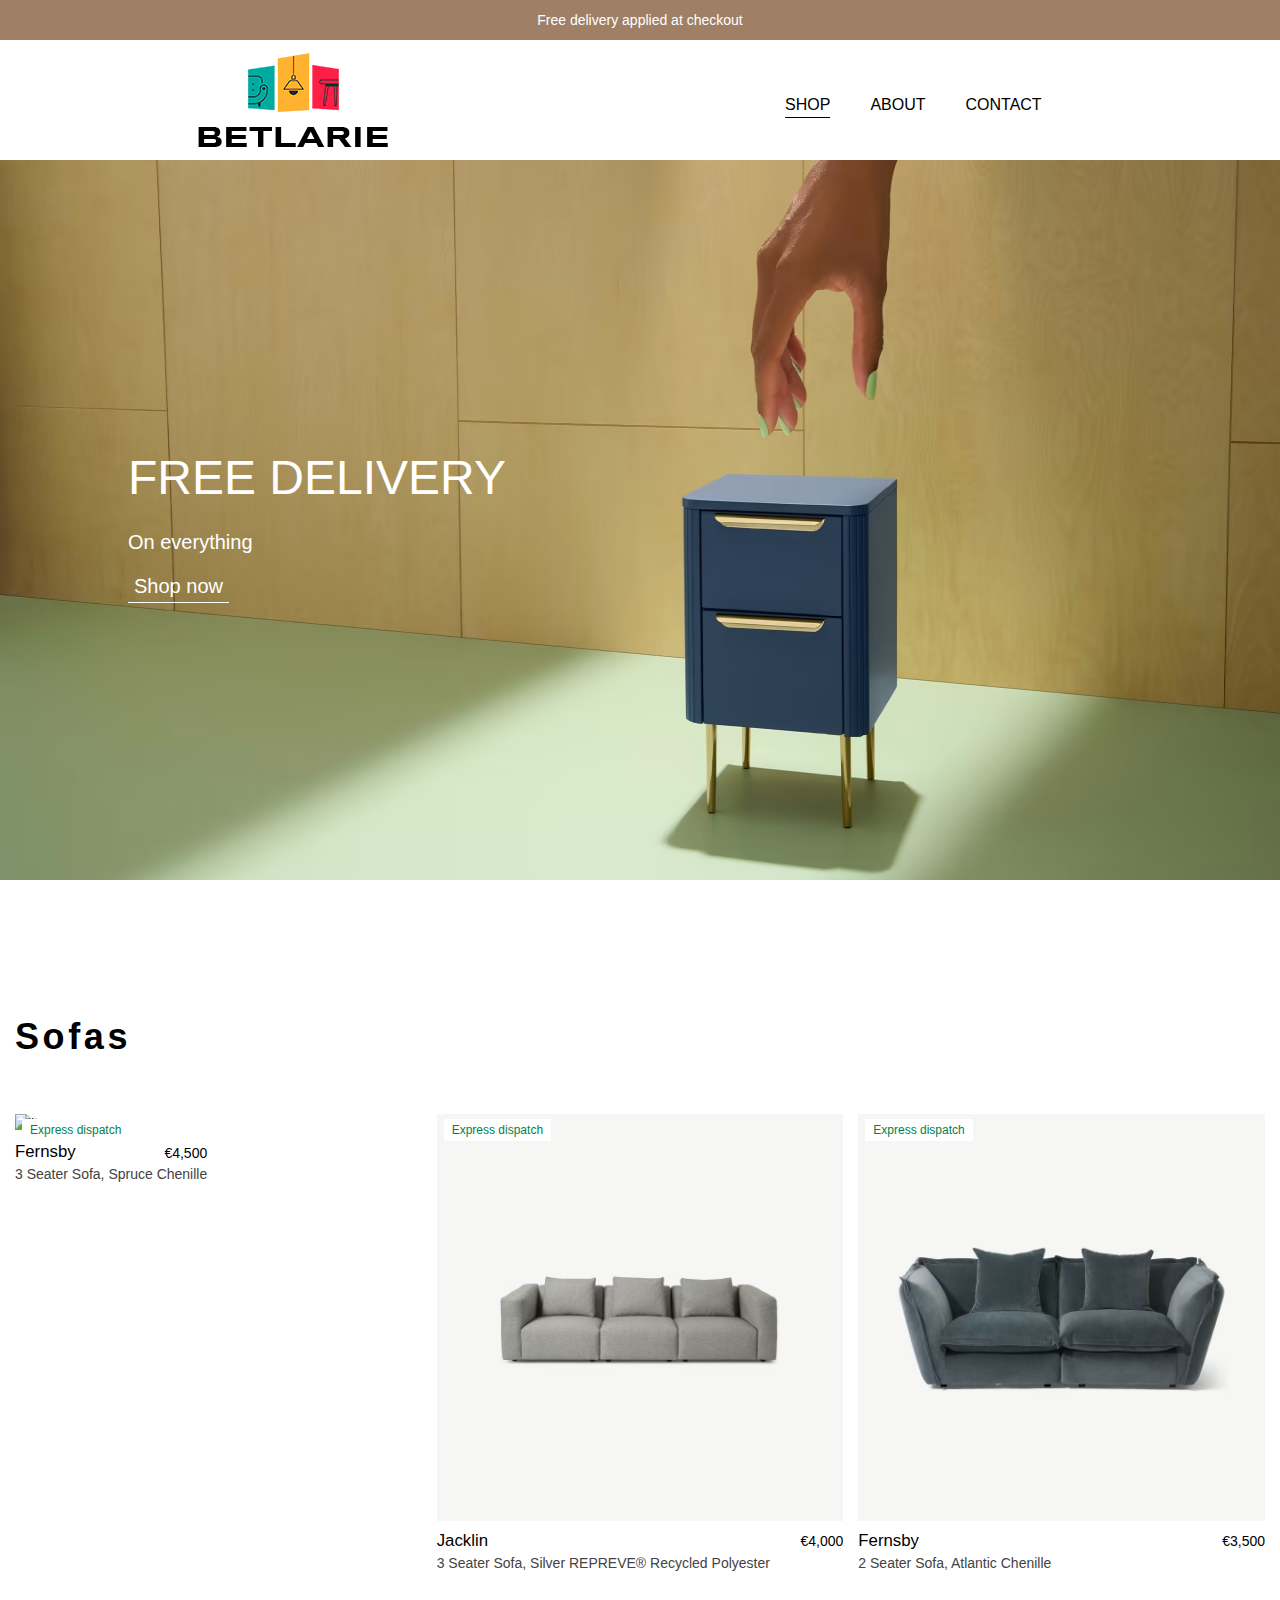
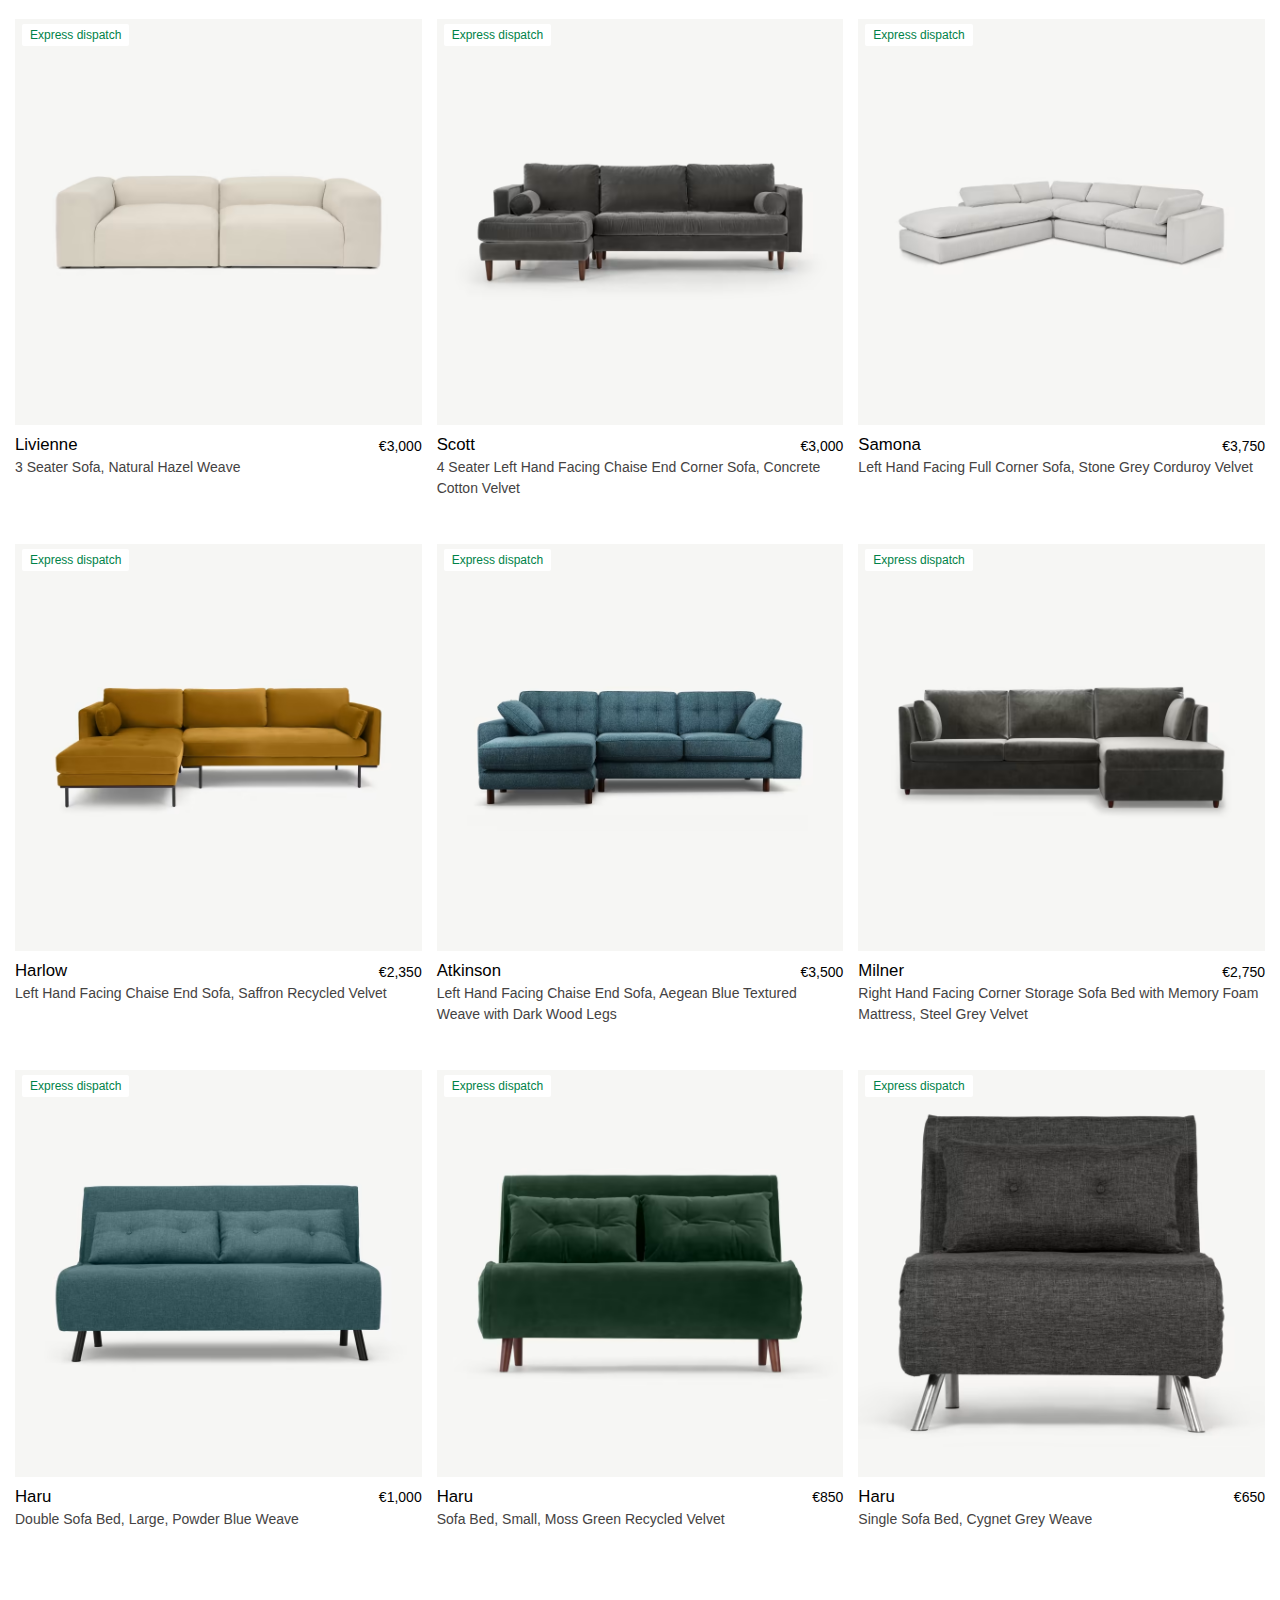
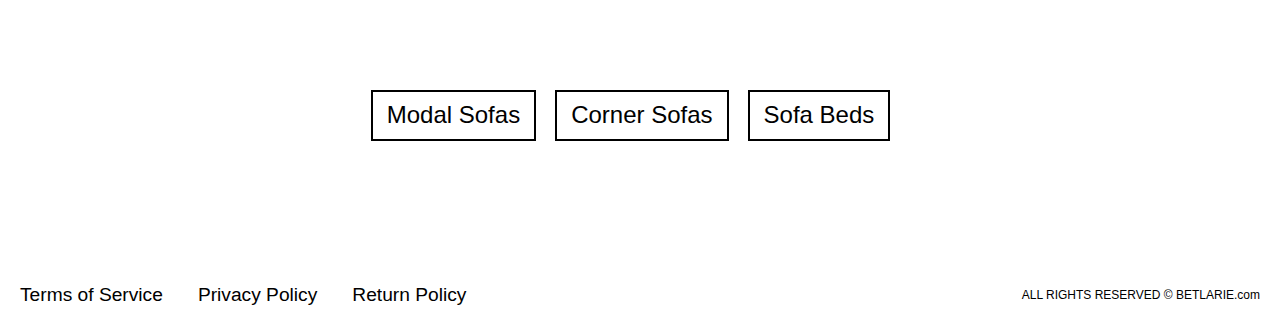
==== index.html @ ee256bd5 "update" ====
<!DOCTYPE html>
<html
  class="modernizr-js page modernizr-no-touchevents modernizr-cssanimations modernizr-csstransitions modernizr-webp modernizr-webp-alpha modernizr-webp-animation modernizr-webp-lossless"
  lang="en">

<head>
  <title>BETLARIE.com: Sectional, Shaped, Sleeper Sofas</title>

  <meta charset="UTF-8">
  <meta http-equiv="X-UA-Compatible" content="IE=edge">
  <meta name="viewport" content="width=device-width, initial-scale=1.0">
  <meta http-equiv="Content-Type" content="text/html; charset=UTF-8">
  <meta name="viewport" content="width=device-width, user-scalable=no, initial-scale=1.0, maximum-scale=1.0, minimum-scale=1.0">
  <link rel="stylesheet" media="all" href="./css/main.min.css">
  <link rel="stylesheet" href="./font/stylesheet.css">
  <link rel="stylesheet" href="https://media.made.com/mws-assets/fontBase_ce5d99a44e0152b2bab0.css">

  <link rel="apple-touch-icon" sizes="180x180" href="/apple-touch-icon.png">
<link rel="icon" type="image/png" sizes="32x32" href="/favicon-32x32.png">
<link rel="icon" type="image/png" sizes="16x16" href="/favicon-16x16.png">
<link rel="manifest" href="/site.webmanifest">
<meta name="msapplication-TileColor" content="#da532c">
<meta name="theme-color" content="#ffffff">

</head>

<body>
    <main>
      <div class="main__promo">
        <a href="shop.html">
          <p style="color: #fff;font-size: 14px;">Free delivery applied at checkout</p>
        </a>
      </div>
        <nav>
          <header>
            <div class="header__content">
    <div>
<a href="/">
    <h1><img src="img/logo.png" alt="HeaderLogo"></h1>
  </a>
    </div>

    <div>
      <ul class="header__menu">
        <a href="shop.html" class="header__nav">
        <li class="header__items">
          <p class="header__links">SHOP</p></li></a>
        <a href="about.html" class="header__nav"><li class="header__items">ABOUT</li></a>
        <a href="contact.html" class="header__nav"><li class="header__items">CONTACT</li></a>
      </ul>
    </div>
    </div>
  </header>
  </nav>

  <section 
  style="background-image: url('img/hero.avif');
  height: 80vh; width: 100%; 
  background-repeat: no-repeat; 
 background-size: 100% 100%;
  position: relative;">

    <div style="display: flex;
    flex-direction: column;
    justify-content: flex-start;
    align-items: center;
    flex-wrap: wrap;">
      <div>
 <h1 style="position:absolute;font-size: 48px!important; top: 40%; left:10%;
    line-height: 60px;letter-spacing: normal;font-weight: 500;">FREE DELIVERY</h1>
      <h2 style="left: 10%;
    position: absolute;
    top: 51%;font-size: 20px;
    line-height: 30px; font-weight: 100!important;">On everything</h2>
      <a href="shop.html">
      <button class="title__link"
      style="left: 10%;
    position: absolute;
    top: 57%;">Shop now</button>
      </div>
      </a>
    </div>
  </section>

  <section class="wrapper__items"
  style="    padding: 130px 0; display: block;">
  <div class="container" style="position: relative;
    margin: 0 auto;
    padding: 0 15px;
    max-width: 1470px;display: block;">
    <h1 class="wrapper__title">Sofas</h1>
    <ul class="wrapper__list-item">


    <li class="wrapper__items">
      <a href="MS/1.html">
        <div class="wrapper__items-img" style="position: relative;
    margin-bottom: 30px;">
      <img src="img/ms/1.avif" alt="Items" style="display: block;
    width: 100%;
    height: 100%;">
    <p class="wrapper__items-promo">Express dispatch</p>
<noindex>
  <div class="wrapper__flex">
    <h3 class="wrapper__items-title">Fernsby</h3>
     <p class="wrapper__items-price">€4,500</p>
  </div>
  <p class="wrapper__items-desc">3 Seater Sofa, Spruce Chenille</p>
    </noindex>
        </div>
      </a>
    </li>


     <li class="wrapper__items">
      <a href="MS/2.html">
        <div class="wrapper__items-img" style="position: relative;
    margin-bottom: 30px;">
      <img src="img/MS/2.avif" alt="Items" style="display: block;
    width: 100%;
    height: 100%;">
    <p class="wrapper__items-promo">Express dispatch</p>

<noindex>
  <div class="wrapper__flex">
    <h3 class="wrapper__items-title">Jacklin</h3>
     <p class="wrapper__items-price">€4,000</p>
  </div>
  <p class="wrapper__items-desc">3 Seater Sofa, Silver REPREVE® Recycled Polyester</p>
    </noindex>
        </div>
      </a>
    </li>


     <li class="wrapper__items">
      <a href="MS/3.html">
        <div class="wrapper__items-img" style="position: relative;
    margin-bottom: 30px;">
      <img src="img/MS/3.avif" alt="Items" style="display: block;
    width: 100%;
    height: 100%;">
    <p class="wrapper__items-promo">Express dispatch</p>

<noindex>
  <div class="wrapper__flex">
    <h3 class="wrapper__items-title">Fernsby</h3>
     <p class="wrapper__items-price">€3,500</p>
  </div>
  <p class="wrapper__items-desc">2 Seater Sofa, Atlantic Chenille</p>
    </noindex>
        </div>
      </a>
    </li>


     <li class="wrapper__items">
      <a href="MS/4.html">
        <div class="wrapper__items-img" style="position: relative;
    margin-bottom: 30px;">
      <img src="img/MS/4.avif" alt="Items" style="display: block;
    width: 100%;
    height: 100%;">
    <p class="wrapper__items-promo">Express dispatch</p>

<noindex>
  <div class="wrapper__flex">
    <h3 class="wrapper__items-title">Livienne</h3>
     <p class="wrapper__items-price">€3,000</p>
  </div>
  <p class="wrapper__items-desc">3 Seater Sofa, Natural Hazel Weave</p>
    </noindex>
        </div>
      </a>
    </li>


     <li class="wrapper__items">
      <a href="СS/1.html">
        <div class="wrapper__items-img" style="position: relative;
    margin-bottom: 30px;">
      <img src="img/CS/1.avif" alt="Items" style="display: block;
    width: 100%;
    height: 100%;">
    <p class="wrapper__items-promo">Express dispatch</p>

<noindex>
  <div class="wrapper__flex">
    <h3 class="wrapper__items-title">Scott</h3>
     <p class="wrapper__items-price">€3,000</p>
  </div>
  <p class="wrapper__items-desc">4 Seater Left Hand Facing Chaise End Corner Sofa, Concrete Cotton Velvet</p>
    </noindex>
        </div>
      </a>
    </li>

     <li class="wrapper__items">
      <a href="СS/2.html">
        <div class="wrapper__items-img" style="position: relative;
    margin-bottom: 30px;">
      <img src="img/CS/2.avif" alt="Items" style="display: block;
    width: 100%;
    height: 100%;">
    <p class="wrapper__items-promo">Express dispatch</p>

<noindex>
  <div class="wrapper__flex">
    <h3 class="wrapper__items-title">Samona</h3>
     <p class="wrapper__items-price">€3,750</p>
  </div>
  <p class="wrapper__items-desc">Left Hand Facing Full Corner Sofa, Stone Grey Corduroy Velvet</p>
    </noindex>
        </div>
      </a>
    </li>

     <li class="wrapper__items">
      <a href="СS/3.html">
        <div class="wrapper__items-img" style="position: relative;
    margin-bottom: 30px;">
      <img src="img/CS/3.avif" alt="Items" style="display: block;
    width: 100%;
    height: 100%;">
    <p class="wrapper__items-promo">Express dispatch</p>

<noindex>
  <div class="wrapper__flex">
    <h3 class="wrapper__items-title">Harlow</h3>
     <p class="wrapper__items-price">€2,350</p>
  </div>
  <p class="wrapper__items-desc">Left Hand Facing Chaise End Sofa, Saffron Recycled Velvet</p>
    </noindex>
        </div>
      </a>
    </li>


     <li class="wrapper__items">
      <a href="СS/4.html">
        <div class="wrapper__items-img" style="position: relative;
    margin-bottom: 30px;">
      <img src="img/CS/4.avif" alt="Items" style="display: block;
    width: 100%;
    height: 100%;">
    <p class="wrapper__items-promo">Express dispatch</p>

<noindex>
  <div class="wrapper__flex">
    <h3 class="wrapper__items-title">Atkinson</h3>
     <p class="wrapper__items-price">€3,500</p>
  </div>
  <p class="wrapper__items-desc">Left Hand Facing Chaise End Sofa, Aegean Blue Textured Weave with Dark Wood Legs</p>
    </noindex>
        </div>
      </a>
    </li>


     <li class="wrapper__items">
      <a href="SS/1.html">
        <div class="wrapper__items-img" style="position: relative;
    margin-bottom: 30px;">
      <img src="img/SS/1.avif" alt="Items" style="display: block;
    width: 100%;
    height: 100%;">
    <p class="wrapper__items-promo">Express dispatch</p>

<noindex>
  <div class="wrapper__flex">
    <h3 class="wrapper__items-title">Milner</h3>
     <p class="wrapper__items-price">€2,750</p>
  </div>
  <p class="wrapper__items-desc">Right Hand Facing Corner Storage Sofa Bed with Memory Foam Mattress, Steel Grey Velvet</p>
    </noindex>
        </div>
      </a>
    </li>

     <li class="wrapper__items">
      <a href="SS/2.html">
        <div class="wrapper__items-img" style="position: relative;
    margin-bottom: 30px;">
      <img src="img/SS/2.avif" alt="Items" style="display: block;
    width: 100%;
    height: 100%;">
    <p class="wrapper__items-promo">Express dispatch</p>

<noindex>
  <div class="wrapper__flex">
    <h3 class="wrapper__items-title">Haru</h3>
     <p class="wrapper__items-price">€1,000</p>
  </div>
  <p class="wrapper__items-desc">Double Sofa Bed, Large, Powder Blue Weave</p>
    </noindex>
        </div>
      </a>
    </li>


     <li class="wrapper__items">
      <a href="SS/3.html">
        <div class="wrapper__items-img" style="position: relative;
    margin-bottom: 30px;">
      <img src="img/SS/3.avif" alt="Items" style="display: block;
    width: 100%;
    height: 100%;">
    <p class="wrapper__items-promo">Express dispatch</p>

<noindex>
  <div class="wrapper__flex">
    <h3 class="wrapper__items-title">Haru</h3>
     <p class="wrapper__items-price">€850</p>
  </div>
  <p class="wrapper__items-desc">Sofa Bed, Small, Moss Green Recycled Velvet</p>
    </noindex>
        </div>
      </a>
    </li>


     <li class="wrapper__items">
      <a href="SS/4.html">
        <div class="wrapper__items-img" style="position: relative;
    margin-bottom: 30px;">
      <img src="img/SS/4.avif" alt="Items" style="display: block;
    width: 100%;
    height: 100%;">
    <p class="wrapper__items-promo">Express dispatch</p>

<noindex>
  <div class="wrapper__flex">
    <h3 class="wrapper__items-title">Haru</h3>
     <p class="wrapper__items-price">€650</p>
  </div>
  <p class="wrapper__items-desc">Single Sofa Bed, Cygnet Grey Weave</p>
    </noindex>
        </div>
      </a>
    </li>

    </ul>
  </div>
  </section>

  <section style="padding: 0px 120px 120px 120px;">
    <div style="display: flex;
    justify-content: center;
    align-items: center;">
      <ul style="display: flex;
    list-style: none;
    justify-content: center;flex-direction:inherit;">
        <li class="mr20"><a href="ms.html"><button class="button__section">Modal Sofas</button></a></li>
        <li class="mr20"><a href="cs.html"><button class="button__section">Corner Sofas</button></a></li>
        <li class="mr20"><a href="ss.html"><button class="button__section">Sofa Beds</button></a></li>
      </ul>
    </div>
  </section>

  <footer>
    <div style="display: flex;
    justify-content: space-between;
    align-items: center;
    padding: 20px;max-width: 1470px;">
    <div>
      <ul style="display: flex;
    justify-content: center;
    align-items: center; font-size: 1.6rem;">
        <li class="mr20"><a href="terms.html">Terms of Service</a></li>
        <li class="mr20"><a href="privacy.html">Privacy Policy</a></li>
        <li class="mr20"><a href="return.html">Return Policy</a></li>
      </ul>
    </div>
    <div>
      <a href="/"><p> ALL RIGHTS RESERVED © BETLARIE.com </p></a>
    </div>
  </footer>
  </main>
</body>


</html>
---- css/main.min.css ----
/*! modern-normalize v1.1.0 | MIT License | https://github.com/sindresorhus/modern-normalize */::-webkit-scrollbar{display:none}*,::before,::after{box-sizing:border-box}html{line-height:1.15;-webkit-text-size-adjust:100%;-moz-tab-size:4;tab-size:4}hr{height:0;color:inherit}abbr[title]{text-decoration:underline dotted}b,strong{font-weight:bolder}code,kbd,samp,pre{font-size:1em}small{font-size:80%}sub,sup{font-size:75%;line-height:0;position:relative;vertical-align:baseline}sub{bottom:-0.25em}sup{top:-0.5em}table{text-indent:0;border-color:inherit}button,input,optgroup,select,textarea{font-family:inherit;font-size:100%;line-height:1.15;margin:0}button,select{text-transform:none}button,[type=button],[type=reset],[type=submit]{-webkit-appearance:button}::-moz-focus-inner{border-style:none;padding:0}:-moz-focusring{outline:1px dotted ButtonText}:-moz-ui-invalid{box-shadow:none}legend{padding:0}progress{vertical-align:baseline}::-webkit-inner-spin-button,::-webkit-outer-spin-button{height:auto}[type=search]{-webkit-appearance:textfield;outline-offset:-2px}::-webkit-search-decoration{-webkit-appearance:none}::-webkit-file-upload-button{-webkit-appearance:button;font:inherit}summary{display:list-item}*,*:after,*:before{box-sizing:inherit}html{min-height:100%;font-size:12px;-moz-osx-font-smoothing:grayscale;-webkit-font-smoothing:antialiased;line-height:1.5;-webkit-text-size-adjust:100%;-ms-text-size-adjust:100%;text-size-adjust:100%}a{display:inline-block;text-decoration:none;color:currentcolor}a:hover{text-decoration:underline}ul,ol,dd{margin-left:16px;margin-bottom:18px}h1{font-weight:normal;margin-left:16px;letter-spacing:.1em;font-size:36px;font-weight:normal;text-transform:uppercase}h1{font-size:2em;margin:.67em 0}h1,h2,h3,h4,h5,h6,p,blockquote,pre,dl,dd,ol,ul,form,fieldset,legend,figure,table,th,td,caption,hr{margin:0;padding:0}abbr[title],dfn[title]{cursor:help}u,ins{text-decoration:none}body{font-family:"FS Meridian Regular",sans-serif;margin:0px;color:#fff;letter-spacing:normal}a{color:#000}.header__content{display:flex;justify-content:space-around;align-items:center}.header__menu{display:flex;flex-direction:row;align-items:center;list-style:none;justify-content:center;font-size:medium}.header__nav:hover{text-decoration:none}.header__items{margin-right:40px}.header__items:hover{text-decoration:none}.header__links{border-bottom:1px solid #000}.main__promo{width:100%;display:flex;justify-content:center;align-items:center;background:#9f7f66;color:#fff;height:40px;margin-bottom:10px}.title__link{font-size:20px;line-height:30px;color:#fff;border:#f0f8ff;border-color:#fff !important;font-family:"FS Meridian Medium",sans-serif;font-weight:500;text-transform:none;border-bottom:1px solid;display:inline-block;text-decoration:none;letter-spacing:normal;font-variant-ligatures:no-common-ligatures;cursor:pointer;background-color:rgba(0,0,0,0);font-weight:500;text-align:left}.wrapper__items{flex:1 1 400px;display:list-item;text-align:-webkit-match-parent}.wrapper__flex{display:flex;justify-content:space-between;margin-top:10px;align-items:center}.wrapper__items-title{font-size:1.4rem;line-height:120%;min-height:22px;font-weight:500 !important;color:#000;font-family:FS Meridian Medium,sans-serif}.wrapper__items-price{font-size:14px;font-weight:500 !important;color:#000;font-family:FS Meridian Medium,sans-serif;color:#000}.wrapper__items-desc{margin-bottom:10px;font-size:12px;color:#444242;font-size:14px;line-height:21px;height:100%}.wrapper__items-promo{position:absolute;left:7px;top:5px;padding:2px 5px;font-size:14px;color:#008248;background-color:#fff;font-size:12px;border-radius:2px;display:inline-block;font-family:FS Meridian Medium,sans-serif;font-weight:normal;letter-spacing:normal;height:20px;line-height:20px;padding:1px 8px}.wrapper__list-item{display:flex;flex-wrap:wrap;justify-content:space-between;gap:15px;margin-top:30px;margin:0;padding:0;list-style:none}.wrapper__title{font-size:calc(26px + 10*(100vw - 320px)/960);margin:0 0 40px;padding-bottom:10px;font-weight:700;text-transform:capitalize;text-align:left;color:#000}.mr20{margin-right:35px}.button__section{width:100%;height:45px;border:2px solid #000;background-color:rgba(0,0,0,0);font-size:x-large}a{cursor:pointer;text-decoration:none}button{cursor:pointer}.modal__backdrop{position:fixed;top:0;left:0;z-index:101;height:100%;width:100%;transition-property:opacity,visibility;background-color:rgba(0,0,0,.62);opacity:1;visibility:visible}.modal__backdrop.is-hidden{pointer-events:none;visibility:hidden;opacity:0}.modal__backdrop.is-hidden>.modal{transform:translate(-50%, -50%) scale(2.9);opacity:0}.modal__close{display:flex;align-items:center;flex-direction:column;justify-content:center;color:#1e0013;text-transform:uppercase;font-weight:600;cursor:pointer;margin-top:17px;margin-bottom:17px}.is-hidden{display:none}.modal{position:absolute;top:50%;left:50%;text-align:center;transform:translate(-50%, -50%) scale(1);width:90%;height:auto;padding:15px 15px 15px 15px;background-color:#eee;opacity:1;border-radius:6px;-webkit-box-shadow:0px 1px 3px rgba(0,0,0,.12),0px 1px 1px rgba(0,0,0,.14),0px 2px 1px rgba(0,0,0,.2);box-shadow:0px 1px 3px rgba(0,0,0,.12),0px 1px 1px rgba(0,0,0,.14),0px 2px 1px rgba(0,0,0,.2);transition-property:opacity,transform}@media screen and (min-width: 480px){.modal{width:354px}}@media screen and (min-width: 1200px){.modal{width:528px}}.modal__hero-text{color:#000;font-weight:600}/*# sourceMappingURL=main.min.css.map */
---- font/stylesheet.css ----
@font-face {
    font-family: 'FS Meridian';
    src: url('FSMeridian-Thin.eot');
    src: local('FS Meridian Thin'), local('FSMeridian-Thin'),
        url('FSMeridian-Thin.eot?#iefix') format('embedded-opentype'),
        url('FSMeridian-Thin.woff2') format('woff2'),
        url('FSMeridian-Thin.woff') format('woff'),
        url('FSMeridian-Thin.ttf') format('truetype');
    font-weight: 100;
    font-style: normal;
}

@font-face {
    font-family: 'FS Meridian';
    src: url('FSMeridian-Medium.eot');
    src: local('FS Meridian Medium'), local('FSMeridian-Medium'),
        url('FSMeridian-Medium.eot?#iefix') format('embedded-opentype'),
        url('FSMeridian-Medium.woff2') format('woff2'),
        url('FSMeridian-Medium.woff') format('woff'),
        url('FSMeridian-Medium.ttf') format('truetype');
    font-weight: 500;
    font-style: normal;
}

@font-face {
    font-family: 'FS Meridian';
    src: url('FSMeridian-Bold.eot');
    src: local('FS Meridian Bold'), local('FSMeridian-Bold'),
        url('FSMeridian-Bold.eot?#iefix') format('embedded-opentype'),
        url('FSMeridian-Bold.woff2') format('woff2'),
        url('FSMeridian-Bold.woff') format('woff'),
        url('FSMeridian-Bold.ttf') format('truetype');
    font-weight: bold;
    font-style: normal;
}

@font-face {
    font-family: 'FS Meridian';
    src: url('FSMeridian-Regular.eot');
    src: local('FS Meridian Regular'), local('FSMeridian-Regular'),
        url('FSMeridian-Regular.eot?#iefix') format('embedded-opentype'),
        url('FSMeridian-Regular.woff2') format('woff2'),
        url('FSMeridian-Regular.woff') format('woff'),
        url('FSMeridian-Regular.ttf') format('truetype');
    font-weight: normal;
    font-style: normal;
}

@font-face {
    font-family: 'FS Meridian';
    src: url('FSMeridian-Light.eot');
    src: local('FS Meridian Light'), local('FSMeridian-Light'),
        url('FSMeridian-Light.eot?#iefix') format('embedded-opentype'),
        url('FSMeridian-Light.woff2') format('woff2'),
        url('FSMeridian-Light.woff') format('woff'),
        url('FSMeridian-Light.ttf') format('truetype');
    font-weight: 300;
    font-style: normal;
}
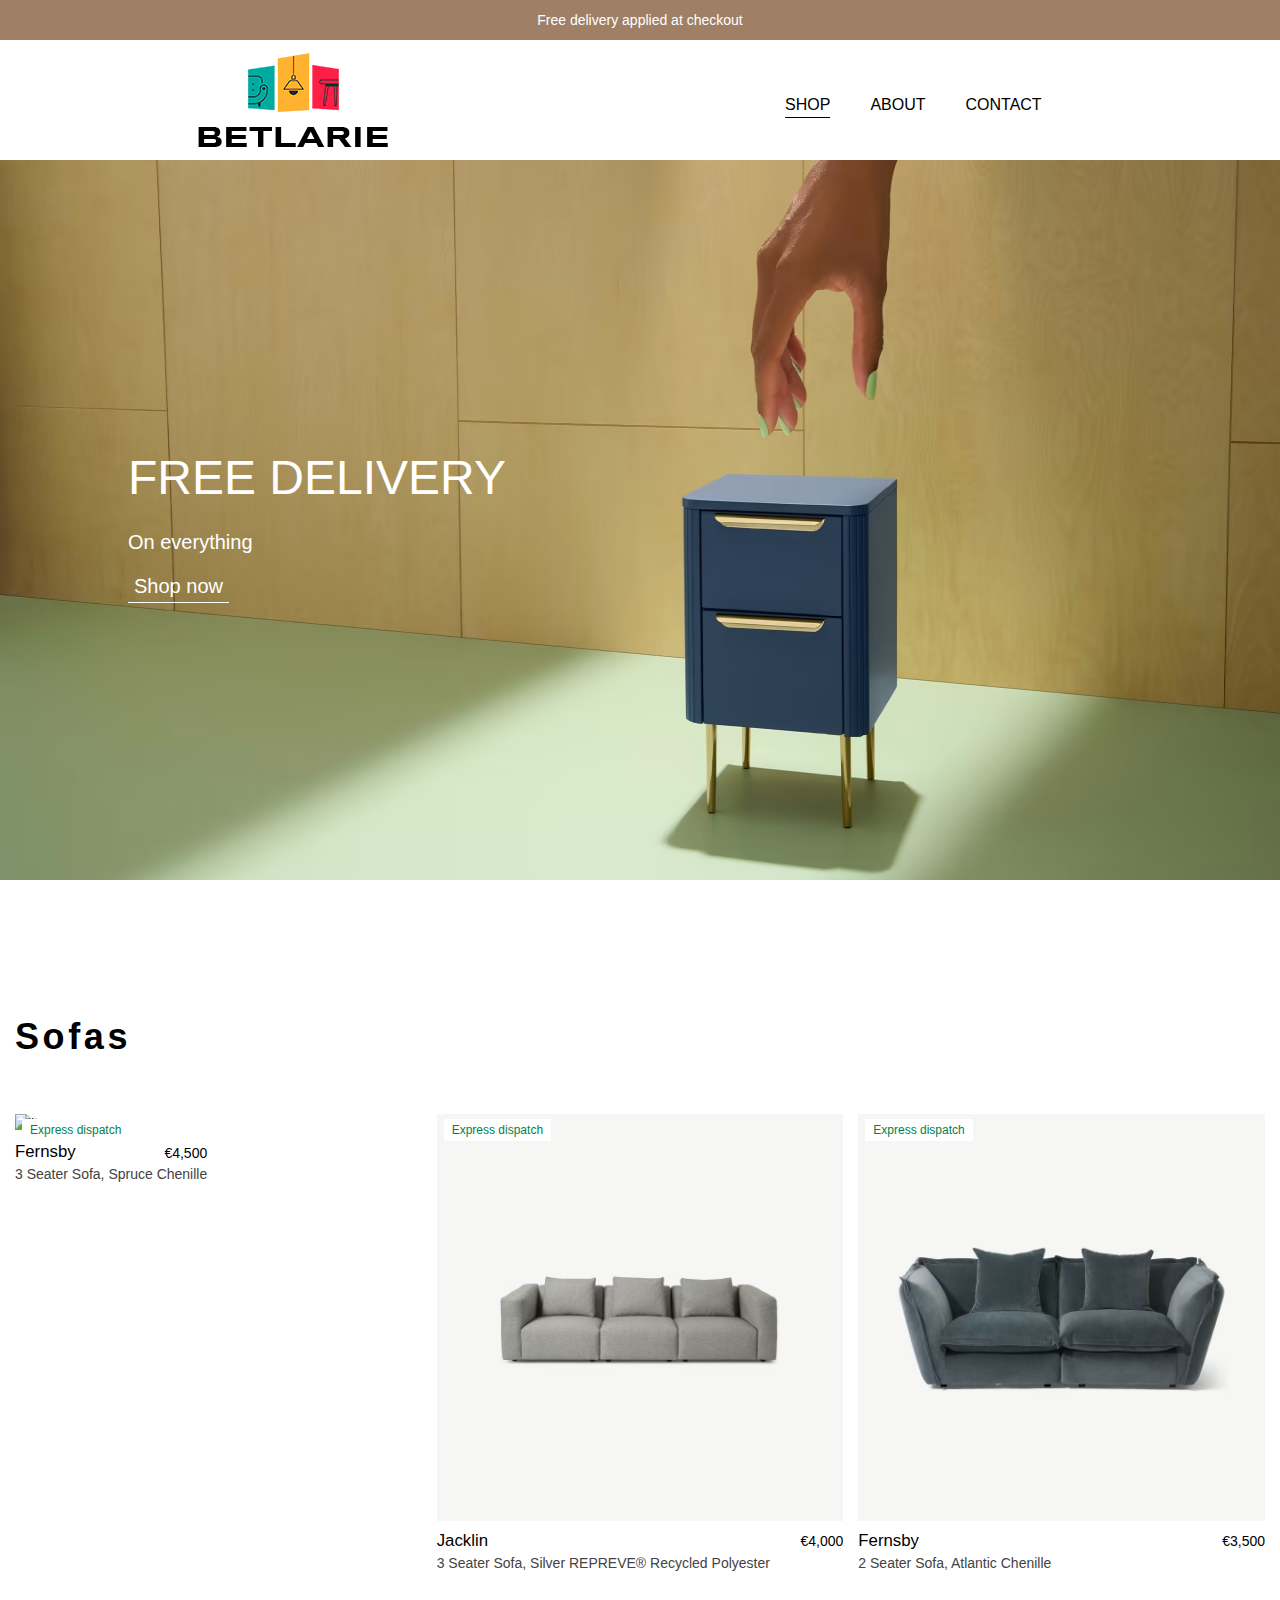
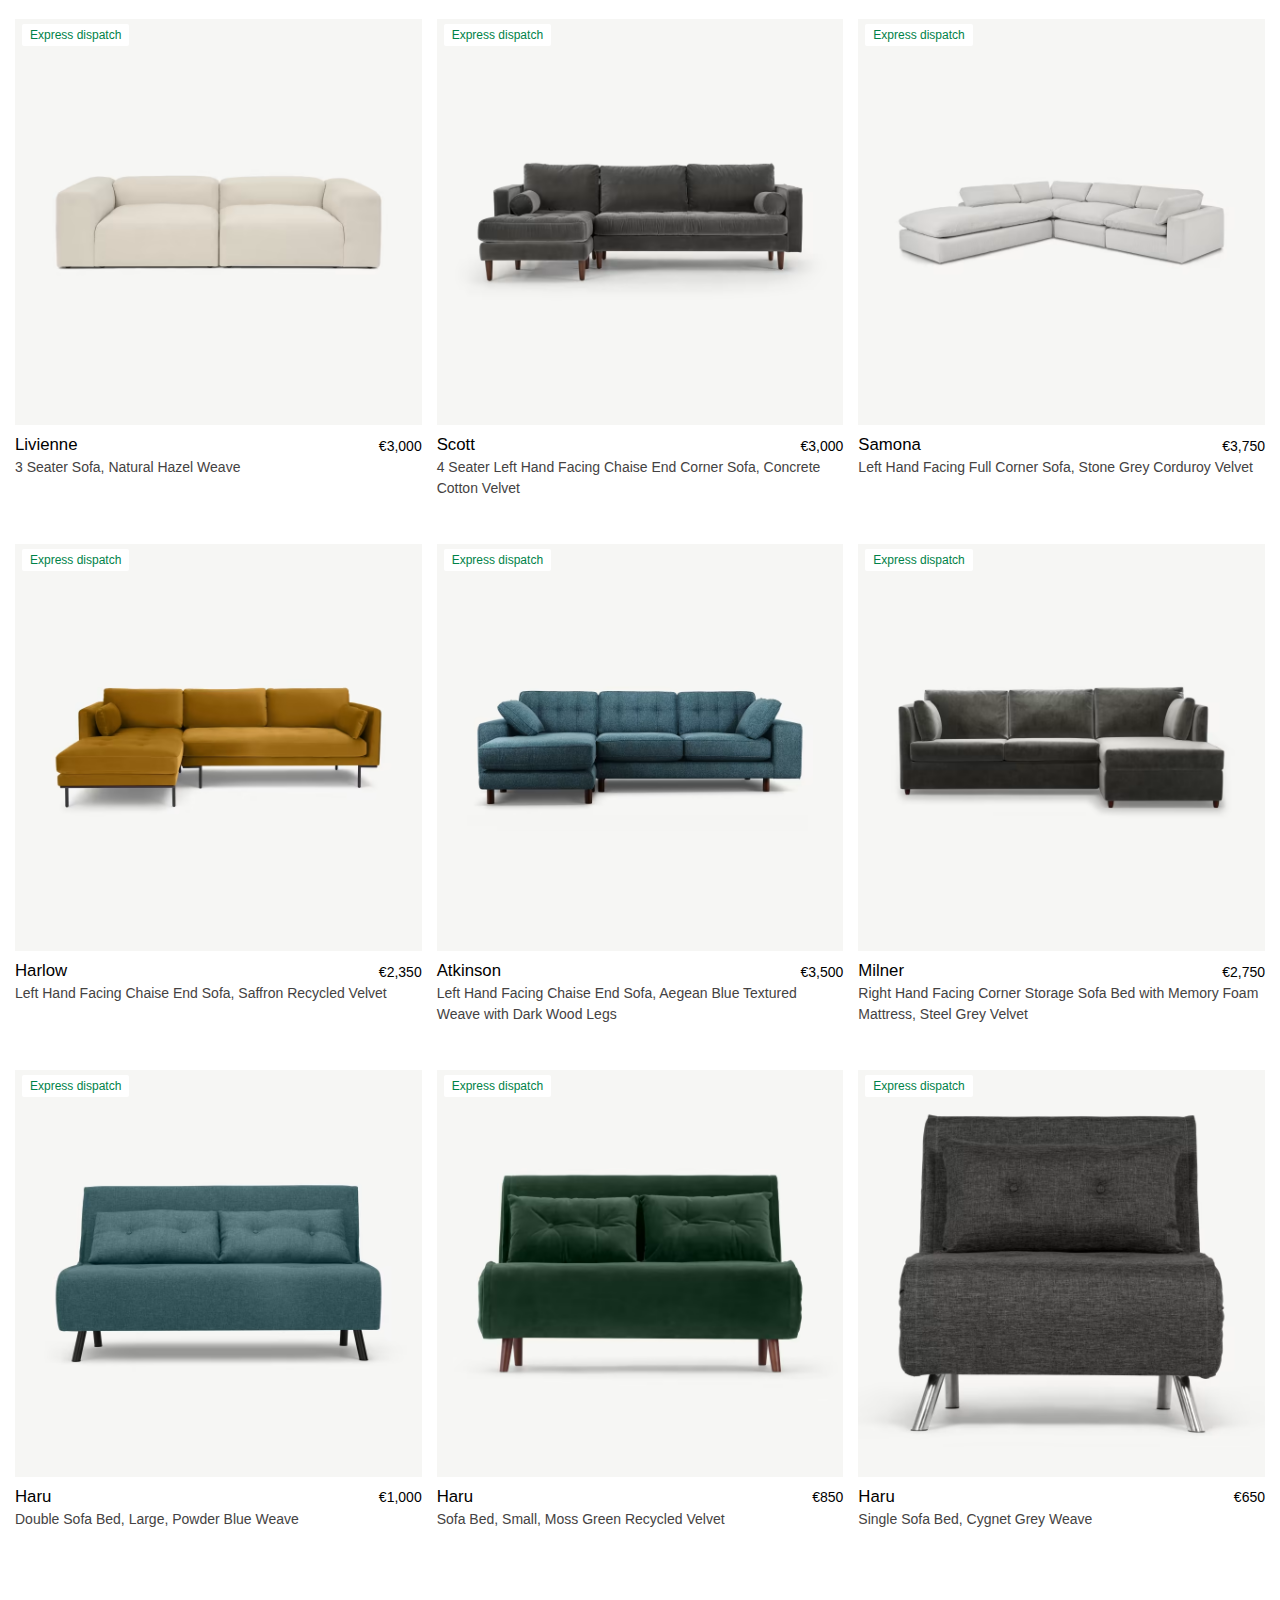
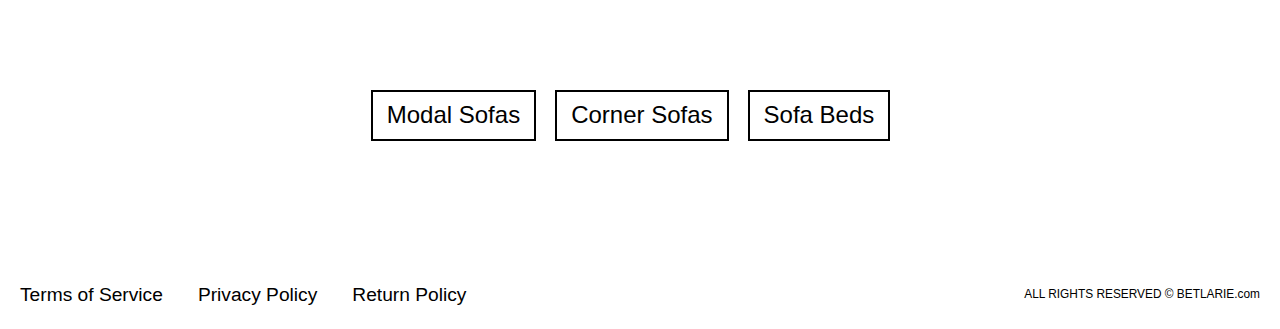
==== commit 3bca683f: "update" ====
--- a/index.html
+++ b/index.html
@@ -36,7 +36,10 @@
             <div class="header__content">
     <div>
 <a href="/">
-    <h1><img src="img/logo.png" alt="HeaderLogo"></h1>
+    <h1><img 
+      class="header__logo-img"
+      src="img/logo.png" 
+      alt="HeaderLogo"></h1>
   </a>
     </div>
 
@@ -53,21 +56,16 @@
   </header>
   </nav>
 
-  <section 
-  style="background-image: url('img/hero.avif');
-  height: 80vh; width: 100%; 
-  background-repeat: no-repeat; 
- background-size: 100% 100%;
-  position: relative;">
+  <section class="hero__section">
 
     <div style="display: flex;
     flex-direction: column;
     justify-content: flex-start;
     align-items: center;
     flex-wrap: wrap;">
+
       <div>
- <h1 style="position:absolute;font-size: 48px!important; top: 40%; left:10%;
-    line-height: 60px;letter-spacing: normal;font-weight: 500;">FREE DELIVERY</h1>
+ <h1 class="hero__title">FREE DELIVERY</h1>
       <h2 style="left: 10%;
     position: absolute;
     top: 51%;font-size: 20px;
@@ -358,10 +356,7 @@
   </section>
 
   <footer>
-    <div style="display: flex;
-    justify-content: space-between;
-    align-items: center;
-    padding: 20px;max-width: 1470px;">
+    <div class="footer__section">
     <div>
       <ul style="display: flex;
     justify-content: center;
--- a/css/main.min.css
+++ b/css/main.min.css
@@ -1 +1 @@
-/*! modern-normalize v1.1.0 | MIT License | https://github.com/sindresorhus/modern-normalize */::-webkit-scrollbar{display:none}*,::before,::after{box-sizing:border-box}html{line-height:1.15;-webkit-text-size-adjust:100%;-moz-tab-size:4;tab-size:4}hr{height:0;color:inherit}abbr[title]{text-decoration:underline dotted}b,strong{font-weight:bolder}code,kbd,samp,pre{font-size:1em}small{font-size:80%}sub,sup{font-size:75%;line-height:0;position:relative;vertical-align:baseline}sub{bottom:-0.25em}sup{top:-0.5em}table{text-indent:0;border-color:inherit}button,input,optgroup,select,textarea{font-family:inherit;font-size:100%;line-height:1.15;margin:0}button,select{text-transform:none}button,[type=button],[type=reset],[type=submit]{-webkit-appearance:button}::-moz-focus-inner{border-style:none;padding:0}:-moz-focusring{outline:1px dotted ButtonText}:-moz-ui-invalid{box-shadow:none}legend{padding:0}progress{vertical-align:baseline}::-webkit-inner-spin-button,::-webkit-outer-spin-button{height:auto}[type=search]{-webkit-appearance:textfield;outline-offset:-2px}::-webkit-search-decoration{-webkit-appearance:none}::-webkit-file-upload-button{-webkit-appearance:button;font:inherit}summary{display:list-item}*,*:after,*:before{box-sizing:inherit}html{min-height:100%;font-size:12px;-moz-osx-font-smoothing:grayscale;-webkit-font-smoothing:antialiased;line-height:1.5;-webkit-text-size-adjust:100%;-ms-text-size-adjust:100%;text-size-adjust:100%}a{display:inline-block;text-decoration:none;color:currentcolor}a:hover{text-decoration:underline}ul,ol,dd{margin-left:16px;margin-bottom:18px}h1{font-weight:normal;margin-left:16px;letter-spacing:.1em;font-size:36px;font-weight:normal;text-transform:uppercase}h1{font-size:2em;margin:.67em 0}h1,h2,h3,h4,h5,h6,p,blockquote,pre,dl,dd,ol,ul,form,fieldset,legend,figure,table,th,td,caption,hr{margin:0;padding:0}abbr[title],dfn[title]{cursor:help}u,ins{text-decoration:none}body{font-family:"FS Meridian Regular",sans-serif;margin:0px;color:#fff;letter-spacing:normal}a{color:#000}.header__content{display:flex;justify-content:space-around;align-items:center}.header__menu{display:flex;flex-direction:row;align-items:center;list-style:none;justify-content:center;font-size:medium}.header__nav:hover{text-decoration:none}.header__items{margin-right:40px}.header__items:hover{text-decoration:none}.header__links{border-bottom:1px solid #000}.main__promo{width:100%;display:flex;justify-content:center;align-items:center;background:#9f7f66;color:#fff;height:40px;margin-bottom:10px}.title__link{font-size:20px;line-height:30px;color:#fff;border:#f0f8ff;border-color:#fff !important;font-family:"FS Meridian Medium",sans-serif;font-weight:500;text-transform:none;border-bottom:1px solid;display:inline-block;text-decoration:none;letter-spacing:normal;font-variant-ligatures:no-common-ligatures;cursor:pointer;background-color:rgba(0,0,0,0);font-weight:500;text-align:left}.wrapper__items{flex:1 1 400px;display:list-item;text-align:-webkit-match-parent}.wrapper__flex{display:flex;justify-content:space-between;margin-top:10px;align-items:center}.wrapper__items-title{font-size:1.4rem;line-height:120%;min-height:22px;font-weight:500 !important;color:#000;font-family:FS Meridian Medium,sans-serif}.wrapper__items-price{font-size:14px;font-weight:500 !important;color:#000;font-family:FS Meridian Medium,sans-serif;color:#000}.wrapper__items-desc{margin-bottom:10px;font-size:12px;color:#444242;font-size:14px;line-height:21px;height:100%}.wrapper__items-promo{position:absolute;left:7px;top:5px;padding:2px 5px;font-size:14px;color:#008248;background-color:#fff;font-size:12px;border-radius:2px;display:inline-block;font-family:FS Meridian Medium,sans-serif;font-weight:normal;letter-spacing:normal;height:20px;line-height:20px;padding:1px 8px}.wrapper__list-item{display:flex;flex-wrap:wrap;justify-content:space-between;gap:15px;margin-top:30px;margin:0;padding:0;list-style:none}.wrapper__title{font-size:calc(26px + 10*(100vw - 320px)/960);margin:0 0 40px;padding-bottom:10px;font-weight:700;text-transform:capitalize;text-align:left;color:#000}.mr20{margin-right:35px}.button__section{width:100%;height:45px;border:2px solid #000;background-color:rgba(0,0,0,0);font-size:x-large}a{cursor:pointer;text-decoration:none}button{cursor:pointer}.modal__backdrop{position:fixed;top:0;left:0;z-index:101;height:100%;width:100%;transition-property:opacity,visibility;background-color:rgba(0,0,0,.62);opacity:1;visibility:visible}.modal__backdrop.is-hidden{pointer-events:none;visibility:hidden;opacity:0}.modal__backdrop.is-hidden>.modal{transform:translate(-50%, -50%) scale(2.9);opacity:0}.modal__close{display:flex;align-items:center;flex-direction:column;justify-content:center;color:#1e0013;text-transform:uppercase;font-weight:600;cursor:pointer;margin-top:17px;margin-bottom:17px}.is-hidden{display:none}.modal{position:absolute;top:50%;left:50%;text-align:center;transform:translate(-50%, -50%) scale(1);width:90%;height:auto;padding:15px 15px 15px 15px;background-color:#eee;opacity:1;border-radius:6px;-webkit-box-shadow:0px 1px 3px rgba(0,0,0,.12),0px 1px 1px rgba(0,0,0,.14),0px 2px 1px rgba(0,0,0,.2);box-shadow:0px 1px 3px rgba(0,0,0,.12),0px 1px 1px rgba(0,0,0,.14),0px 2px 1px rgba(0,0,0,.2);transition-property:opacity,transform}@media screen and (min-width: 480px){.modal{width:354px}}@media screen and (min-width: 1200px){.modal{width:528px}}.modal__hero-text{color:#000;font-weight:600}/*# sourceMappingURL=main.min.css.map */+/*! modern-normalize v1.1.0 | MIT License | https://github.com/sindresorhus/modern-normalize */::-webkit-scrollbar{display:none}*,::before,::after{box-sizing:border-box}html{line-height:1.15;-webkit-text-size-adjust:100%;-moz-tab-size:4;tab-size:4}hr{height:0;color:inherit}abbr[title]{text-decoration:underline dotted}b,strong{font-weight:bolder}code,kbd,samp,pre{font-size:1em}small{font-size:80%}sub,sup{font-size:75%;line-height:0;position:relative;vertical-align:baseline}sub{bottom:-0.25em}sup{top:-0.5em}table{text-indent:0;border-color:inherit}button,input,optgroup,select,textarea{font-family:inherit;font-size:100%;line-height:1.15;margin:0}button,select{text-transform:none}button,[type=button],[type=reset],[type=submit]{-webkit-appearance:button}::-moz-focus-inner{border-style:none;padding:0}:-moz-focusring{outline:1px dotted ButtonText}:-moz-ui-invalid{box-shadow:none}legend{padding:0}progress{vertical-align:baseline}::-webkit-inner-spin-button,::-webkit-outer-spin-button{height:auto}[type=search]{-webkit-appearance:textfield;outline-offset:-2px}::-webkit-search-decoration{-webkit-appearance:none}::-webkit-file-upload-button{-webkit-appearance:button;font:inherit}summary{display:list-item}*,*:after,*:before{box-sizing:inherit}html{min-height:100%;font-size:12px;-moz-osx-font-smoothing:grayscale;-webkit-font-smoothing:antialiased;line-height:1.5;-webkit-text-size-adjust:100%;-ms-text-size-adjust:100%;text-size-adjust:100%}a{display:inline-block;text-decoration:none;color:currentcolor}a:hover{text-decoration:underline}ul,ol,dd{margin-left:16px;margin-bottom:18px}h1{font-weight:normal;margin-left:16px;letter-spacing:.1em;font-size:36px;font-weight:normal;text-transform:uppercase}h1{font-size:2em;margin:.67em 0}h1,h2,h3,h4,h5,h6,p,blockquote,pre,dl,dd,ol,ul,form,fieldset,legend,figure,table,th,td,caption,hr{margin:0;padding:0}abbr[title],dfn[title]{cursor:help}u,ins{text-decoration:none}body{font-family:"FS Meridian Regular",sans-serif;margin:0px;color:#fff;letter-spacing:normal}a{color:#000}.header__content{display:flex;justify-content:space-around;align-items:center;padding-left:30px}@media screen and (min-width: 1200px){.header__content{padding-left:0px}}.header__menu{display:flex;flex-direction:row;align-items:center;list-style:none;justify-content:center;font-size:smaller}@media screen and (min-width: 1200px){.header__menu{font-size:medium}}.header__nav:hover{text-decoration:none}.header__items{margin-right:40px}.header__items:hover{text-decoration:none}.header__links{border-bottom:1px solid #000}.main__promo{width:100%;display:flex;justify-content:center;align-items:center;background:#9f7f66;color:#fff;height:40px;margin-bottom:10px}.title__link{font-size:20px;line-height:30px;color:#fff;border:#f0f8ff;border-color:#fff !important;font-family:"FS Meridian Medium",sans-serif;font-weight:500;text-transform:none;border-bottom:1px solid;display:inline-block;text-decoration:none;letter-spacing:normal;font-variant-ligatures:no-common-ligatures;cursor:pointer;background-color:rgba(0,0,0,0);font-weight:500;text-align:left}.wrapper__items{flex:1 1 400px;display:list-item;text-align:-webkit-match-parent}.wrapper__flex{display:flex;justify-content:space-between;margin-top:10px;align-items:center}.wrapper__items-title{font-size:1.4rem;line-height:120%;min-height:22px;font-weight:500 !important;color:#000;font-family:FS Meridian Medium,sans-serif}.wrapper__items-price{font-size:14px;font-weight:500 !important;color:#000;font-family:FS Meridian Medium,sans-serif;color:#000}.wrapper__items-desc{margin-bottom:10px;font-size:12px;color:#444242;font-size:14px;line-height:21px;height:100%}.wrapper__items-promo{position:absolute;left:7px;top:5px;padding:2px 5px;font-size:14px;color:#008248;background-color:#fff;font-size:12px;border-radius:2px;display:inline-block;font-family:FS Meridian Medium,sans-serif;font-weight:normal;letter-spacing:normal;height:20px;line-height:20px;padding:1px 8px}.wrapper__list-item{display:flex;flex-wrap:wrap;justify-content:space-between;gap:15px;margin-top:30px;margin:0;padding:0;list-style:none}.wrapper__title{font-size:calc(26px + 10*(100vw - 320px)/960);margin:0 0 40px;padding-bottom:10px;font-weight:700;text-transform:capitalize;text-align:left;color:#000}.mr20{margin-right:35px}.button__section{width:100%;height:45px;border:2px solid #000;background-color:rgba(0,0,0,0);font-size:initial}@media screen and (min-width: 1200px){.button__section{font-size:x-large}}a{cursor:pointer;text-decoration:none}button{cursor:pointer}.hero__section{background-image:url("../../img/hero-mob.avif");height:80vh;width:100%;background-repeat:no-repeat;background-size:100% 100%;position:relative}@media screen and (min-width: 1200px){.hero__section{background-image:url("../../img/hero.avif");height:80vh;width:100%;background-repeat:no-repeat;background-size:100% 100%;position:relative}}.hero__title{position:absolute;font-size:48px !important;top:30%;left:10%;line-height:60px;letter-spacing:normal;font-weight:500}@media screen and (min-width: 1200px){.hero__title{position:absolute;font-size:48px !important;top:40%;left:10%;line-height:60px;letter-spacing:normal;font-weight:500}}.header__logo-img{width:60px}@media screen and (min-width: 1200px){.header__logo-img{width:auto}}.footer__section{display:flex;justify-content:space-between;align-items:center;padding:8px;max-width:1470px;font-size:.99rem}@media screen and (min-width: 1200px){.footer__section{padding:20px}}.modal__backdrop{position:fixed;top:0;left:0;z-index:101;height:100%;width:100%;transition-property:opacity,visibility;background-color:rgba(0,0,0,.62);opacity:1;visibility:visible}.modal__backdrop.is-hidden{pointer-events:none;visibility:hidden;opacity:0}.modal__backdrop.is-hidden>.modal{transform:translate(-50%, -50%) scale(2.9);opacity:0}.modal__close{display:flex;align-items:center;flex-direction:column;justify-content:center;color:#1e0013;text-transform:uppercase;font-weight:600;cursor:pointer;margin-top:17px;margin-bottom:17px}.is-hidden{display:none}.modal{position:absolute;top:50%;left:50%;text-align:center;transform:translate(-50%, -50%) scale(1);width:90%;height:auto;padding:15px 15px 15px 15px;background-color:#eee;opacity:1;border-radius:6px;-webkit-box-shadow:0px 1px 3px rgba(0,0,0,.12),0px 1px 1px rgba(0,0,0,.14),0px 2px 1px rgba(0,0,0,.2);box-shadow:0px 1px 3px rgba(0,0,0,.12),0px 1px 1px rgba(0,0,0,.14),0px 2px 1px rgba(0,0,0,.2);transition-property:opacity,transform}@media screen and (min-width: 480px){.modal{width:354px}}@media screen and (min-width: 1200px){.modal{width:528px}}.modal__hero-text{color:#000;font-weight:600}/*# sourceMappingURL=main.min.css.map */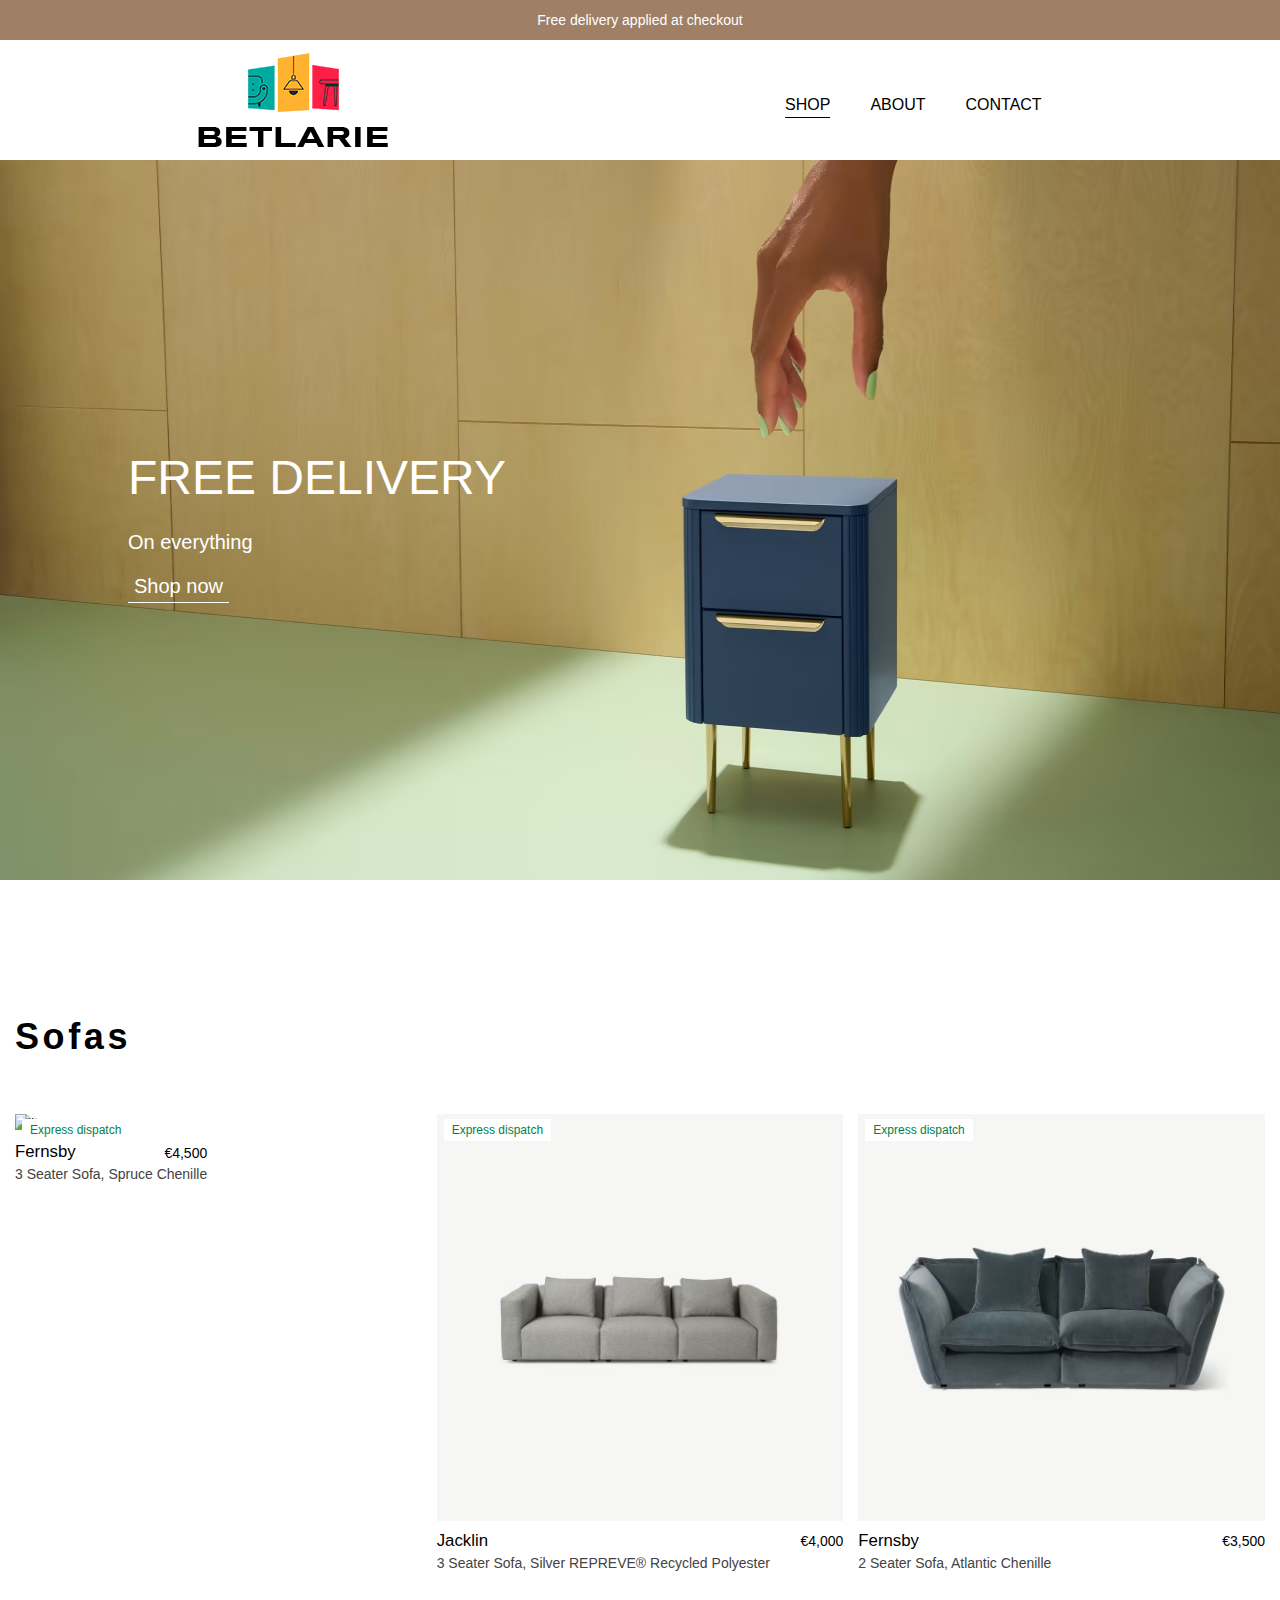
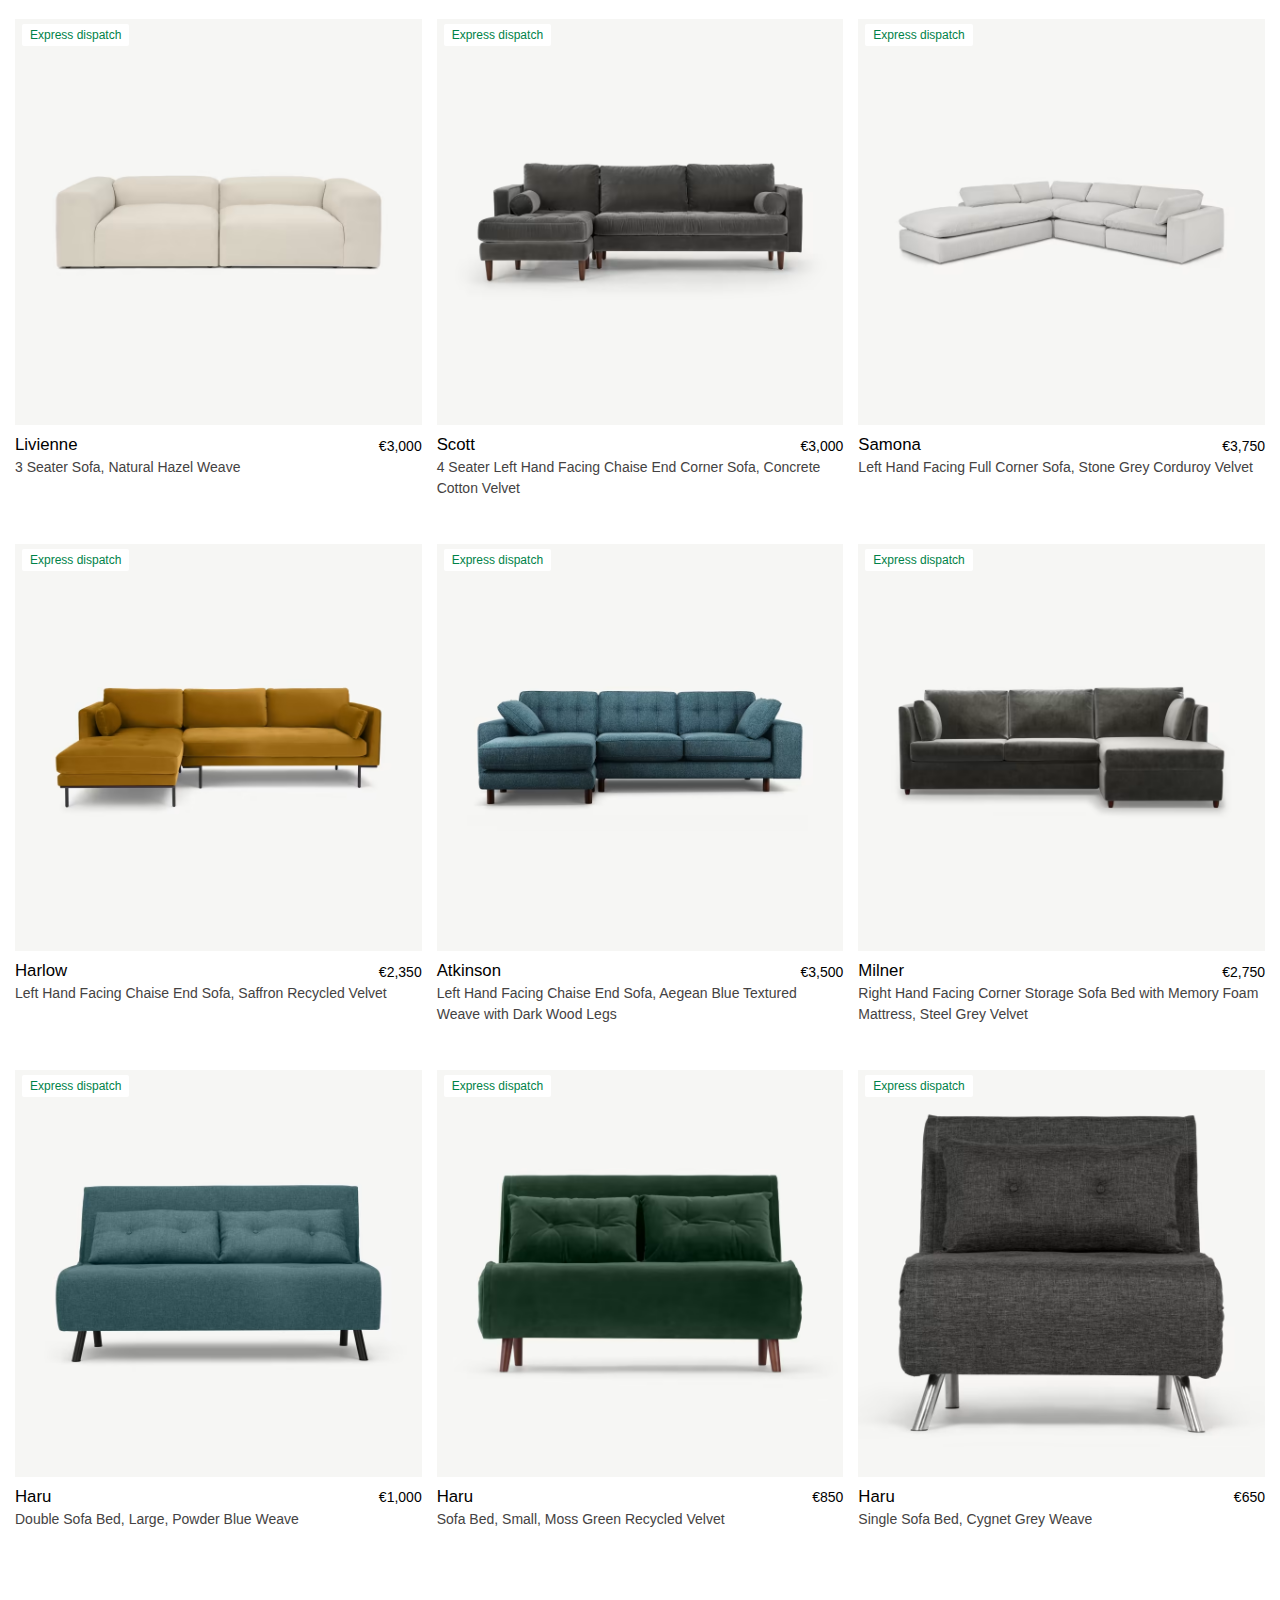
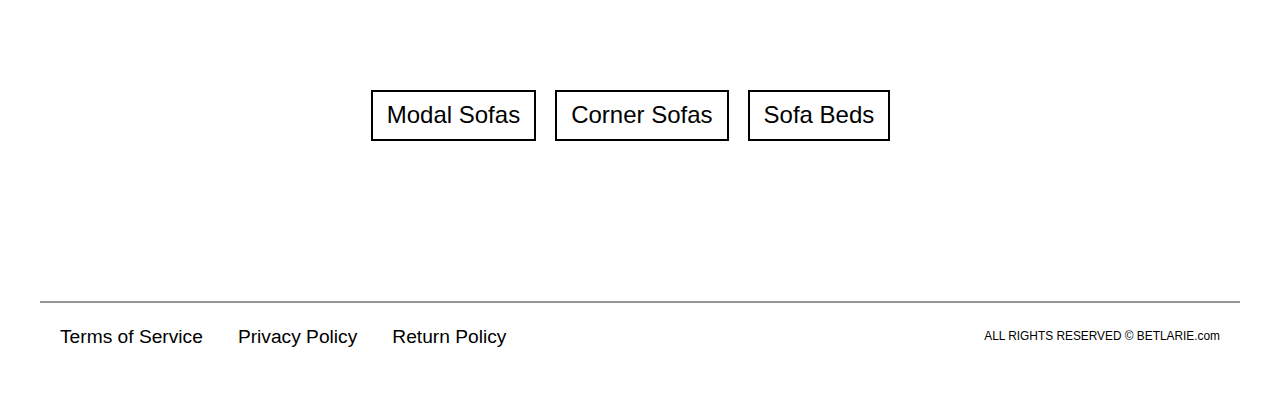
==== commit bc59705b: "update" ====
--- a/index.html
+++ b/index.html
@@ -355,7 +355,7 @@
     </div>
   </section>
 
-  <footer>
+  <footer style="padding: 40px;">
     <div class="footer__section">
     <div>
       <ul style="display: flex;
--- a/css/main.min.css
+++ b/css/main.min.css
@@ -1 +1 @@
-/*! modern-normalize v1.1.0 | MIT License | https://github.com/sindresorhus/modern-normalize */::-webkit-scrollbar{display:none}*,::before,::after{box-sizing:border-box}html{line-height:1.15;-webkit-text-size-adjust:100%;-moz-tab-size:4;tab-size:4}hr{height:0;color:inherit}abbr[title]{text-decoration:underline dotted}b,strong{font-weight:bolder}code,kbd,samp,pre{font-size:1em}small{font-size:80%}sub,sup{font-size:75%;line-height:0;position:relative;vertical-align:baseline}sub{bottom:-0.25em}sup{top:-0.5em}table{text-indent:0;border-color:inherit}button,input,optgroup,select,textarea{font-family:inherit;font-size:100%;line-height:1.15;margin:0}button,select{text-transform:none}button,[type=button],[type=reset],[type=submit]{-webkit-appearance:button}::-moz-focus-inner{border-style:none;padding:0}:-moz-focusring{outline:1px dotted ButtonText}:-moz-ui-invalid{box-shadow:none}legend{padding:0}progress{vertical-align:baseline}::-webkit-inner-spin-button,::-webkit-outer-spin-button{height:auto}[type=search]{-webkit-appearance:textfield;outline-offset:-2px}::-webkit-search-decoration{-webkit-appearance:none}::-webkit-file-upload-button{-webkit-appearance:button;font:inherit}summary{display:list-item}*,*:after,*:before{box-sizing:inherit}html{min-height:100%;font-size:12px;-moz-osx-font-smoothing:grayscale;-webkit-font-smoothing:antialiased;line-height:1.5;-webkit-text-size-adjust:100%;-ms-text-size-adjust:100%;text-size-adjust:100%}a{display:inline-block;text-decoration:none;color:currentcolor}a:hover{text-decoration:underline}ul,ol,dd{margin-left:16px;margin-bottom:18px}h1{font-weight:normal;margin-left:16px;letter-spacing:.1em;font-size:36px;font-weight:normal;text-transform:uppercase}h1{font-size:2em;margin:.67em 0}h1,h2,h3,h4,h5,h6,p,blockquote,pre,dl,dd,ol,ul,form,fieldset,legend,figure,table,th,td,caption,hr{margin:0;padding:0}abbr[title],dfn[title]{cursor:help}u,ins{text-decoration:none}body{font-family:"FS Meridian Regular",sans-serif;margin:0px;color:#fff;letter-spacing:normal}a{color:#000}.header__content{display:flex;justify-content:space-around;align-items:center;padding-left:30px}@media screen and (min-width: 1200px){.header__content{padding-left:0px}}.header__menu{display:flex;flex-direction:row;align-items:center;list-style:none;justify-content:center;font-size:smaller}@media screen and (min-width: 1200px){.header__menu{font-size:medium}}.header__nav:hover{text-decoration:none}.header__items{margin-right:40px}.header__items:hover{text-decoration:none}.header__links{border-bottom:1px solid #000}.main__promo{width:100%;display:flex;justify-content:center;align-items:center;background:#9f7f66;color:#fff;height:40px;margin-bottom:10px}.title__link{font-size:20px;line-height:30px;color:#fff;border:#f0f8ff;border-color:#fff !important;font-family:"FS Meridian Medium",sans-serif;font-weight:500;text-transform:none;border-bottom:1px solid;display:inline-block;text-decoration:none;letter-spacing:normal;font-variant-ligatures:no-common-ligatures;cursor:pointer;background-color:rgba(0,0,0,0);font-weight:500;text-align:left}.wrapper__items{flex:1 1 400px;display:list-item;text-align:-webkit-match-parent}.wrapper__flex{display:flex;justify-content:space-between;margin-top:10px;align-items:center}.wrapper__items-title{font-size:1.4rem;line-height:120%;min-height:22px;font-weight:500 !important;color:#000;font-family:FS Meridian Medium,sans-serif}.wrapper__items-price{font-size:14px;font-weight:500 !important;color:#000;font-family:FS Meridian Medium,sans-serif;color:#000}.wrapper__items-desc{margin-bottom:10px;font-size:12px;color:#444242;font-size:14px;line-height:21px;height:100%}.wrapper__items-promo{position:absolute;left:7px;top:5px;padding:2px 5px;font-size:14px;color:#008248;background-color:#fff;font-size:12px;border-radius:2px;display:inline-block;font-family:FS Meridian Medium,sans-serif;font-weight:normal;letter-spacing:normal;height:20px;line-height:20px;padding:1px 8px}.wrapper__list-item{display:flex;flex-wrap:wrap;justify-content:space-between;gap:15px;margin-top:30px;margin:0;padding:0;list-style:none}.wrapper__title{font-size:calc(26px + 10*(100vw - 320px)/960);margin:0 0 40px;padding-bottom:10px;font-weight:700;text-transform:capitalize;text-align:left;color:#000}.mr20{margin-right:35px}.button__section{width:100%;height:45px;border:2px solid #000;background-color:rgba(0,0,0,0);font-size:initial}@media screen and (min-width: 1200px){.button__section{font-size:x-large}}a{cursor:pointer;text-decoration:none}button{cursor:pointer}.hero__section{background-image:url("../../img/hero-mob.avif");height:80vh;width:100%;background-repeat:no-repeat;background-size:100% 100%;position:relative}@media screen and (min-width: 1200px){.hero__section{background-image:url("../../img/hero.avif");height:80vh;width:100%;background-repeat:no-repeat;background-size:100% 100%;position:relative}}.hero__title{position:absolute;font-size:48px !important;top:30%;left:10%;line-height:60px;letter-spacing:normal;font-weight:500}@media screen and (min-width: 1200px){.hero__title{position:absolute;font-size:48px !important;top:40%;left:10%;line-height:60px;letter-spacing:normal;font-weight:500}}.header__logo-img{width:60px}@media screen and (min-width: 1200px){.header__logo-img{width:auto}}.footer__section{display:flex;justify-content:space-between;align-items:center;padding:8px;max-width:1470px;font-size:.99rem}@media screen and (min-width: 1200px){.footer__section{padding:20px}}.modal__backdrop{position:fixed;top:0;left:0;z-index:101;height:100%;width:100%;transition-property:opacity,visibility;background-color:rgba(0,0,0,.62);opacity:1;visibility:visible}.modal__backdrop.is-hidden{pointer-events:none;visibility:hidden;opacity:0}.modal__backdrop.is-hidden>.modal{transform:translate(-50%, -50%) scale(2.9);opacity:0}.modal__close{display:flex;align-items:center;flex-direction:column;justify-content:center;color:#1e0013;text-transform:uppercase;font-weight:600;cursor:pointer;margin-top:17px;margin-bottom:17px}.is-hidden{display:none}.modal{position:absolute;top:50%;left:50%;text-align:center;transform:translate(-50%, -50%) scale(1);width:90%;height:auto;padding:15px 15px 15px 15px;background-color:#eee;opacity:1;border-radius:6px;-webkit-box-shadow:0px 1px 3px rgba(0,0,0,.12),0px 1px 1px rgba(0,0,0,.14),0px 2px 1px rgba(0,0,0,.2);box-shadow:0px 1px 3px rgba(0,0,0,.12),0px 1px 1px rgba(0,0,0,.14),0px 2px 1px rgba(0,0,0,.2);transition-property:opacity,transform}@media screen and (min-width: 480px){.modal{width:354px}}@media screen and (min-width: 1200px){.modal{width:528px}}.modal__hero-text{color:#000;font-weight:600}/*# sourceMappingURL=main.min.css.map */+/*! modern-normalize v1.1.0 | MIT License | https://github.com/sindresorhus/modern-normalize */::-webkit-scrollbar{display:none}*,::before,::after{box-sizing:border-box}html{line-height:1.15;-webkit-text-size-adjust:100%;-moz-tab-size:4;tab-size:4}hr{height:0;color:inherit}abbr[title]{text-decoration:underline dotted}b,strong{font-weight:bolder}code,kbd,samp,pre{font-size:1em}small{font-size:80%}sub,sup{font-size:75%;line-height:0;position:relative;vertical-align:baseline}sub{bottom:-0.25em}sup{top:-0.5em}table{text-indent:0;border-color:inherit}button,input,optgroup,select,textarea{font-family:inherit;font-size:100%;line-height:1.15;margin:0}button,select{text-transform:none}button,[type=button],[type=reset],[type=submit]{-webkit-appearance:button}::-moz-focus-inner{border-style:none;padding:0}:-moz-focusring{outline:1px dotted ButtonText}:-moz-ui-invalid{box-shadow:none}legend{padding:0}progress{vertical-align:baseline}::-webkit-inner-spin-button,::-webkit-outer-spin-button{height:auto}[type=search]{-webkit-appearance:textfield;outline-offset:-2px}::-webkit-search-decoration{-webkit-appearance:none}::-webkit-file-upload-button{-webkit-appearance:button;font:inherit}summary{display:list-item}*,*:after,*:before{box-sizing:inherit}html{min-height:100%;font-size:12px;-moz-osx-font-smoothing:grayscale;-webkit-font-smoothing:antialiased;line-height:1.5;-webkit-text-size-adjust:100%;-ms-text-size-adjust:100%;text-size-adjust:100%}a{display:inline-block;text-decoration:none;color:currentcolor}a:hover{text-decoration:underline}ul,ol,dd{margin-left:16px;margin-bottom:18px}h1{font-weight:normal;margin-left:16px;letter-spacing:.1em;font-size:36px;font-weight:normal;text-transform:uppercase}h1{font-size:2em;margin:.67em 0}h1,h2,h3,h4,h5,h6,p,blockquote,pre,dl,dd,ol,ul,form,fieldset,legend,figure,table,th,td,caption,hr{margin:0;padding:0}abbr[title],dfn[title]{cursor:help}u,ins{text-decoration:none}body{font-family:"FS Meridian Regular",sans-serif;margin:0px;color:#fff;letter-spacing:normal}a{color:#000}.header__content{display:flex;justify-content:space-around;align-items:center;padding-left:30px}@media screen and (min-width: 1200px){.header__content{padding-left:0px}}.header__menu{display:flex;flex-direction:row;align-items:center;list-style:none;justify-content:center;font-size:smaller}@media screen and (min-width: 1200px){.header__menu{font-size:medium}}.header__nav:hover{text-decoration:none}.header__items{margin-right:40px}.header__items:hover{text-decoration:none}.header__links{border-bottom:1px solid #000}.main__promo{width:100%;display:flex;justify-content:center;align-items:center;background:#9f7f66;color:#fff;height:40px;margin-bottom:10px}.title__link{font-size:20px;line-height:30px;color:#fff;border:#f0f8ff;border-color:#fff !important;font-family:"FS Meridian Medium",sans-serif;font-weight:500;text-transform:none;border-bottom:1px solid;display:inline-block;text-decoration:none;letter-spacing:normal;font-variant-ligatures:no-common-ligatures;cursor:pointer;background-color:rgba(0,0,0,0);font-weight:500;text-align:left}.wrapper__items{flex:1 1 400px;display:list-item;text-align:-webkit-match-parent}.wrapper__flex{display:flex;justify-content:space-between;margin-top:10px;align-items:center}.wrapper__items-title{font-size:1.4rem;line-height:120%;min-height:22px;font-weight:500 !important;color:#000;font-family:FS Meridian Medium,sans-serif}.wrapper__items-price{font-size:14px;font-weight:500 !important;color:#000;font-family:FS Meridian Medium,sans-serif;color:#000}.wrapper__items-desc{margin-bottom:10px;font-size:12px;color:#444242;font-size:14px;line-height:21px;height:100%}.wrapper__items-promo{position:absolute;left:7px;top:5px;padding:2px 5px;font-size:14px;color:#008248;background-color:#fff;font-size:12px;border-radius:2px;display:inline-block;font-family:FS Meridian Medium,sans-serif;font-weight:normal;letter-spacing:normal;height:20px;line-height:20px;padding:1px 8px}.wrapper__list-item{display:flex;flex-wrap:wrap;justify-content:space-between;gap:15px;margin-top:30px;margin:0;padding:0;list-style:none}.wrapper__title{font-size:calc(26px + 10*(100vw - 320px)/960);margin:0 0 40px;padding-bottom:10px;font-weight:700;text-transform:capitalize;text-align:left;color:#000}.mr20{margin-right:35px}.button__section{width:100%;height:45px;border:2px solid #000;background-color:rgba(0,0,0,0);font-size:initial}@media screen and (min-width: 1200px){.button__section{font-size:x-large}}a{cursor:pointer;text-decoration:none}button{cursor:pointer}.hero__section{background-image:url("../../img/hero-mob.avif");height:80vh;width:100%;background-repeat:no-repeat;background-size:100% 100%;position:relative}@media screen and (min-width: 1200px){.hero__section{background-image:url("../../img/hero.avif");height:80vh;width:100%;background-repeat:no-repeat;background-size:100% 100%;position:relative}}.hero__title{position:absolute;font-size:48px !important;top:30%;left:10%;line-height:60px;letter-spacing:normal;font-weight:500}@media screen and (min-width: 1200px){.hero__title{position:absolute;font-size:48px !important;top:40%;left:10%;line-height:60px;letter-spacing:normal;font-weight:500}}.header__logo-img{width:60px}@media screen and (min-width: 1200px){.header__logo-img{width:auto}}.footer__section{display:flex;justify-content:space-between;align-items:center;padding:8px;max-width:1470px;font-size:.99rem;border-top:solid 2px #979797}@media screen and (min-width: 1200px){.footer__section{padding:20px;border-top:solid 2px #979797}}.modal__backdrop{position:fixed;top:0;left:0;z-index:101;height:100%;width:100%;transition-property:opacity,visibility;background-color:rgba(0,0,0,.62);opacity:1;visibility:visible}.modal__backdrop.is-hidden{pointer-events:none;visibility:hidden;opacity:0}.modal__backdrop.is-hidden>.modal{transform:translate(-50%, -50%) scale(2.9);opacity:0}.modal__close{display:flex;align-items:center;flex-direction:column;justify-content:center;color:#1e0013;text-transform:uppercase;font-weight:600;cursor:pointer;margin-top:17px;margin-bottom:17px}.is-hidden{display:none}.modal{position:absolute;top:50%;left:50%;text-align:center;transform:translate(-50%, -50%) scale(1);width:90%;height:auto;padding:15px 15px 15px 15px;background-color:#eee;opacity:1;border-radius:6px;-webkit-box-shadow:0px 1px 3px rgba(0,0,0,.12),0px 1px 1px rgba(0,0,0,.14),0px 2px 1px rgba(0,0,0,.2);box-shadow:0px 1px 3px rgba(0,0,0,.12),0px 1px 1px rgba(0,0,0,.14),0px 2px 1px rgba(0,0,0,.2);transition-property:opacity,transform}@media screen and (min-width: 480px){.modal{width:354px}}@media screen and (min-width: 1200px){.modal{width:528px}}.modal__hero-text{color:#000;font-weight:600}/*# sourceMappingURL=main.min.css.map */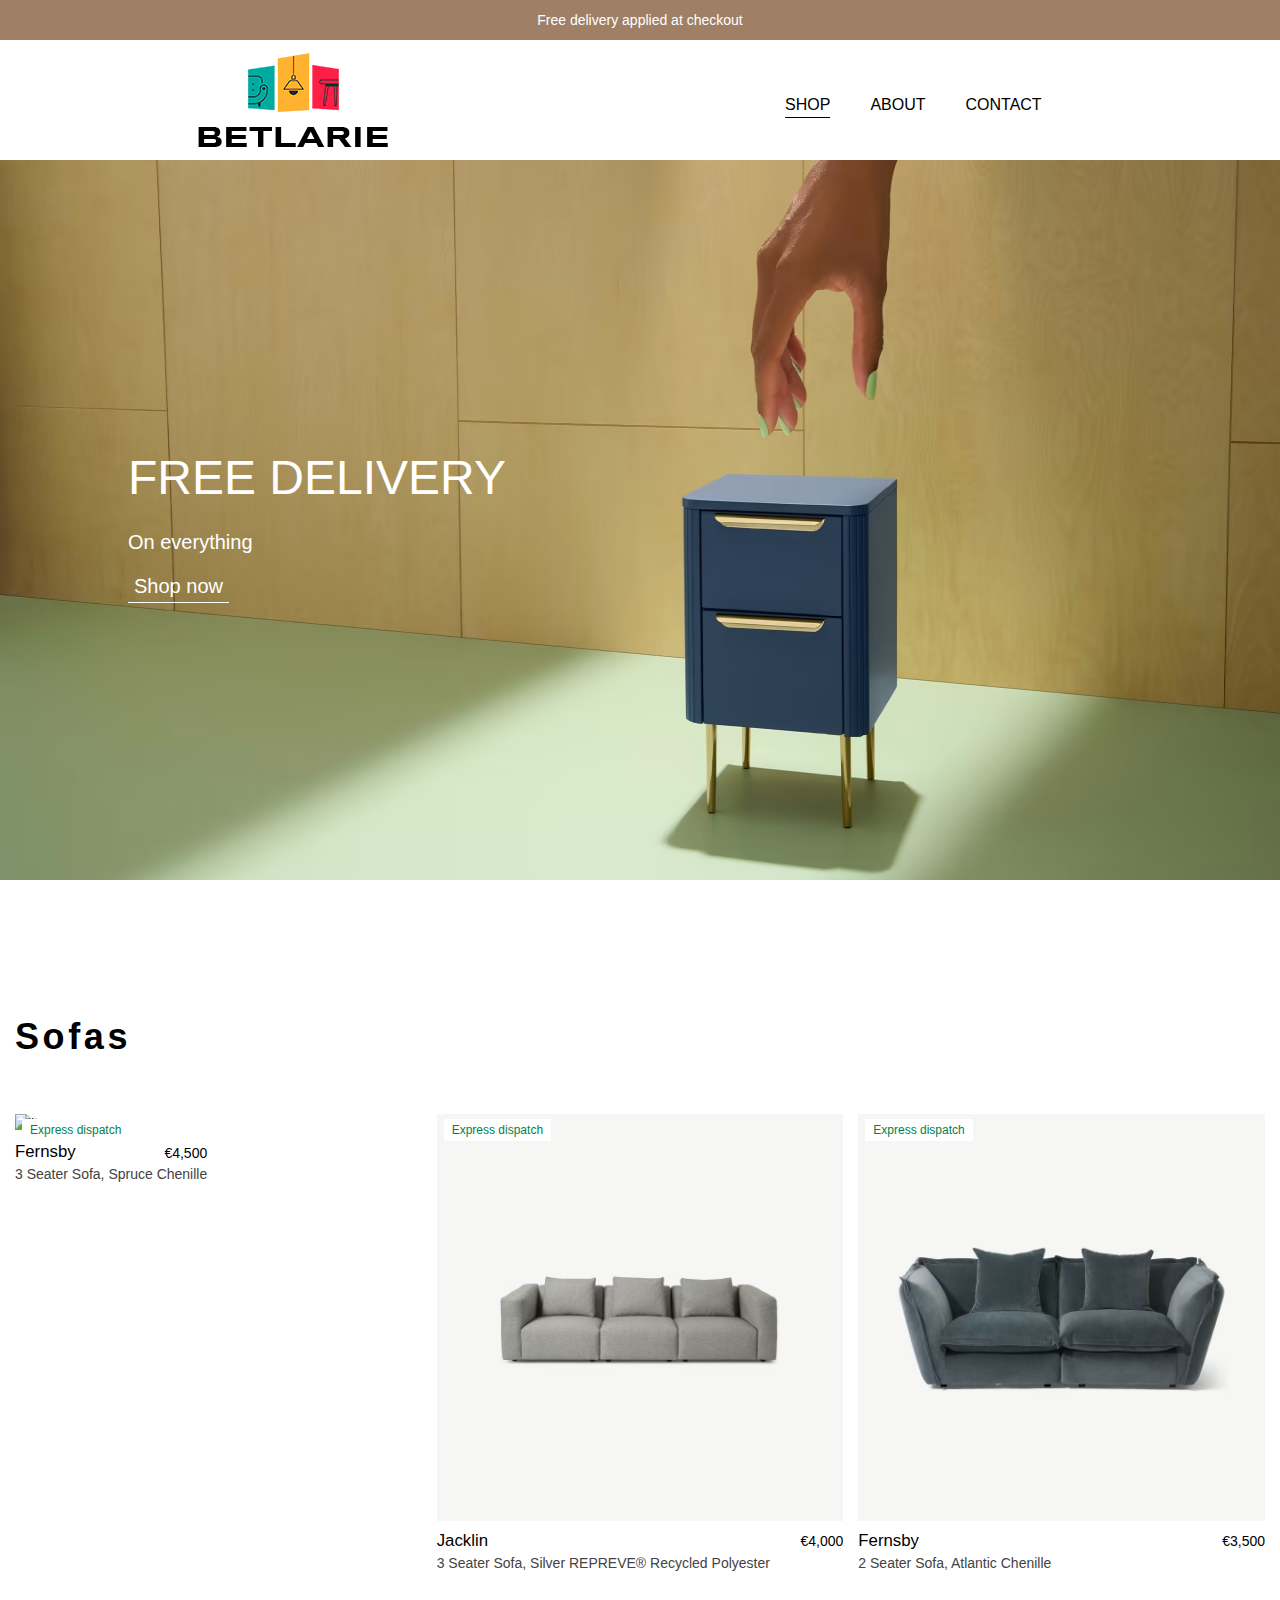
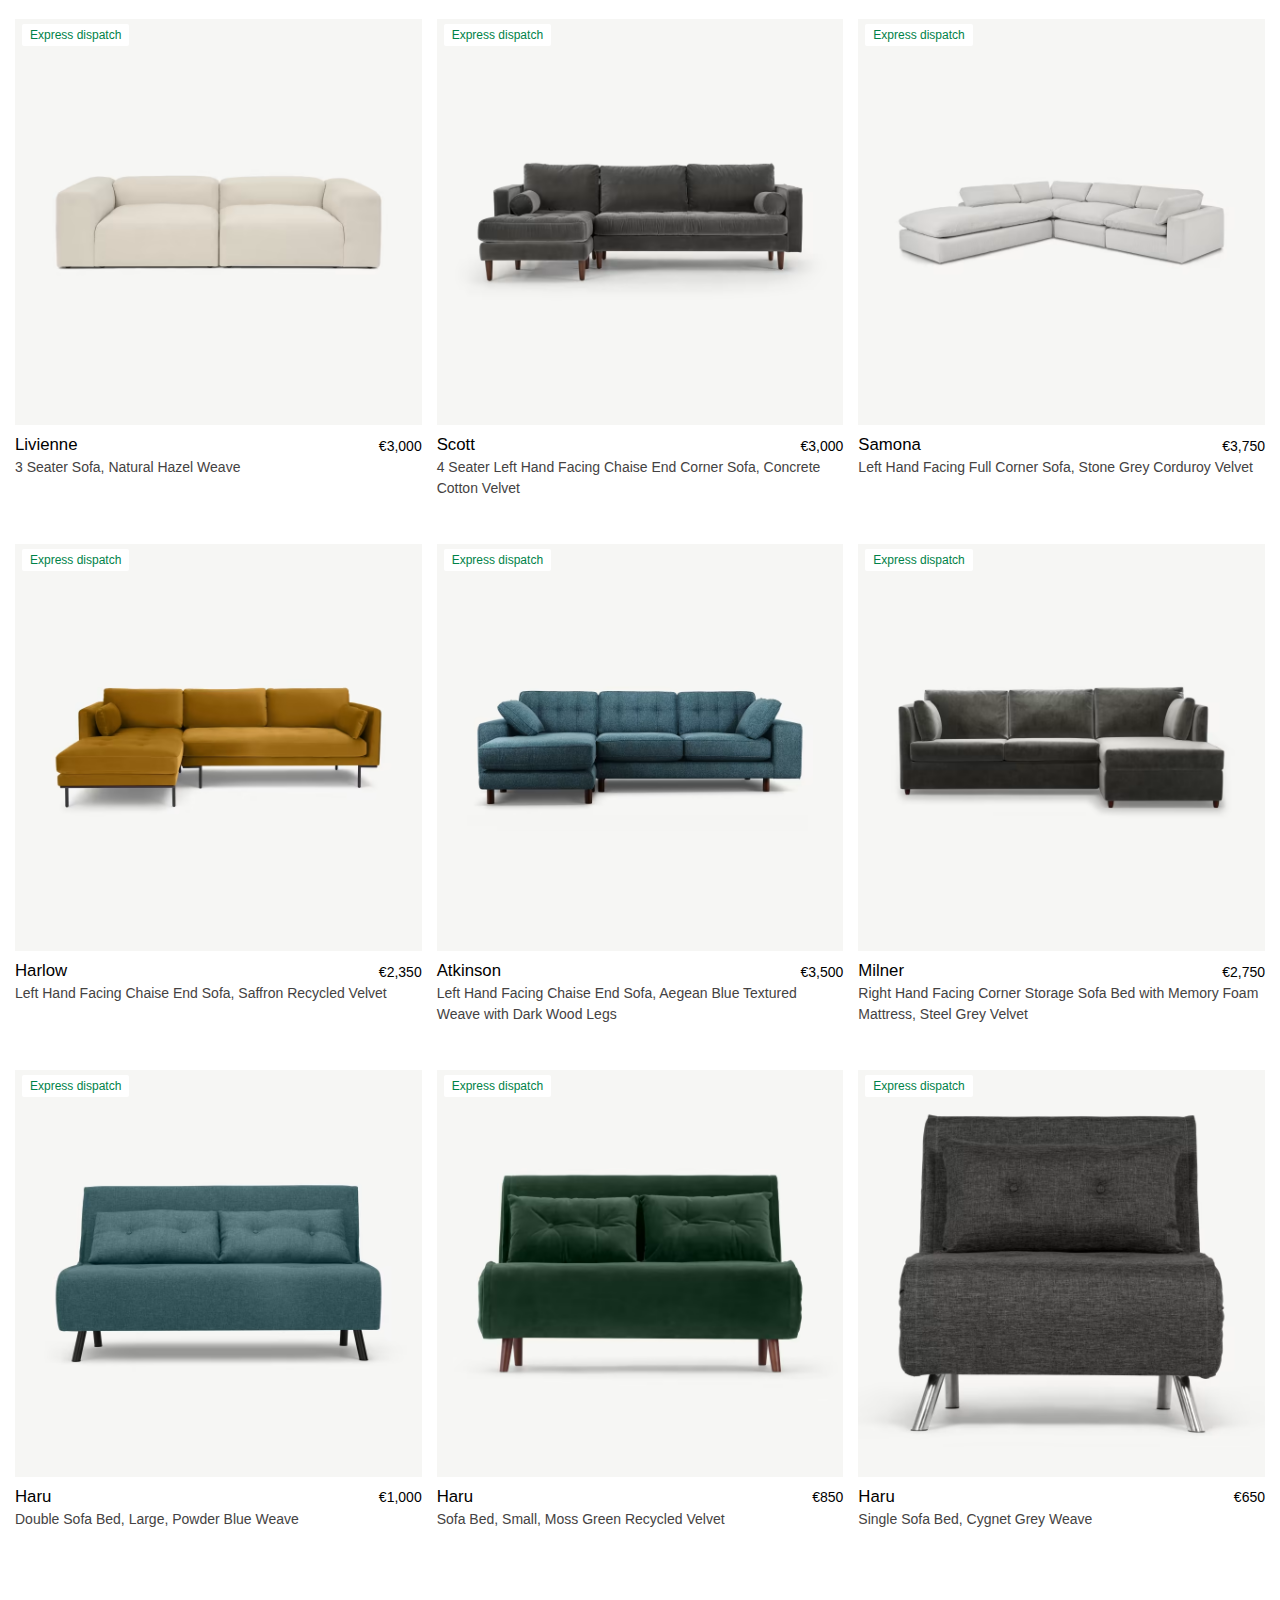
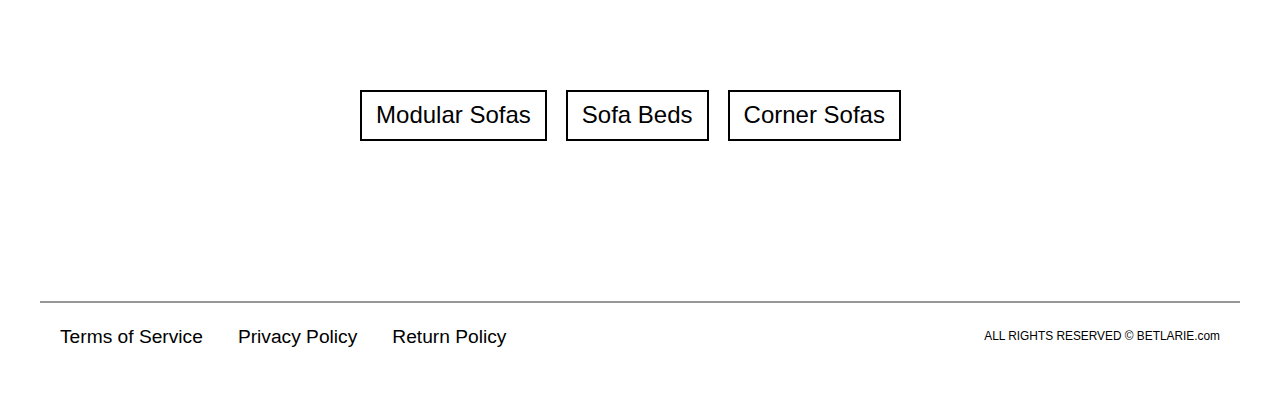
==== commit 8aaf853c: "update" ====
--- a/index.html
+++ b/index.html
@@ -70,7 +70,7 @@
     position: absolute;
     top: 51%;font-size: 20px;
     line-height: 30px; font-weight: 100!important;">On everything</h2>
-      <a href="shop.html">
+      <a href="#shop">
       <button class="title__link"
       style="left: 10%;
     position: absolute;
@@ -80,7 +80,7 @@
     </div>
   </section>
 
-  <section class="wrapper__items"
+  <section id="shop" class="wrapper__items"
   style="    padding: 130px 0; display: block;">
   <div class="container" style="position: relative;
     margin: 0 auto;
@@ -348,9 +348,9 @@
       <ul style="display: flex;
     list-style: none;
     justify-content: center;flex-direction:inherit;">
-        <li class="mr20"><a href="ms.html"><button class="button__section">Modal Sofas</button></a></li>
+        <li class="mr20"><a href="ms.html"><button class="button__section">Modular Sofas</button></a></li>
+        <li class="mr20"><a href="ss.html"><button class="button__section">Sofa Beds</button></a></li>
         <li class="mr20"><a href="cs.html"><button class="button__section">Corner Sofas</button></a></li>
-        <li class="mr20"><a href="ss.html"><button class="button__section">Sofa Beds</button></a></li>
       </ul>
     </div>
   </section>
@@ -358,9 +358,7 @@
   <footer style="padding: 40px;">
     <div class="footer__section">
     <div>
-      <ul style="display: flex;
-    justify-content: center;
-    align-items: center; font-size: 1.6rem;">
+      <ul class="footer__ul">
         <li class="mr20"><a href="terms.html">Terms of Service</a></li>
         <li class="mr20"><a href="privacy.html">Privacy Policy</a></li>
         <li class="mr20"><a href="return.html">Return Policy</a></li>
--- a/css/main.min.css
+++ b/css/main.min.css
@@ -1 +1 @@
-/*! modern-normalize v1.1.0 | MIT License | https://github.com/sindresorhus/modern-normalize */::-webkit-scrollbar{display:none}*,::before,::after{box-sizing:border-box}html{line-height:1.15;-webkit-text-size-adjust:100%;-moz-tab-size:4;tab-size:4}hr{height:0;color:inherit}abbr[title]{text-decoration:underline dotted}b,strong{font-weight:bolder}code,kbd,samp,pre{font-size:1em}small{font-size:80%}sub,sup{font-size:75%;line-height:0;position:relative;vertical-align:baseline}sub{bottom:-0.25em}sup{top:-0.5em}table{text-indent:0;border-color:inherit}button,input,optgroup,select,textarea{font-family:inherit;font-size:100%;line-height:1.15;margin:0}button,select{text-transform:none}button,[type=button],[type=reset],[type=submit]{-webkit-appearance:button}::-moz-focus-inner{border-style:none;padding:0}:-moz-focusring{outline:1px dotted ButtonText}:-moz-ui-invalid{box-shadow:none}legend{padding:0}progress{vertical-align:baseline}::-webkit-inner-spin-button,::-webkit-outer-spin-button{height:auto}[type=search]{-webkit-appearance:textfield;outline-offset:-2px}::-webkit-search-decoration{-webkit-appearance:none}::-webkit-file-upload-button{-webkit-appearance:button;font:inherit}summary{display:list-item}*,*:after,*:before{box-sizing:inherit}html{min-height:100%;font-size:12px;-moz-osx-font-smoothing:grayscale;-webkit-font-smoothing:antialiased;line-height:1.5;-webkit-text-size-adjust:100%;-ms-text-size-adjust:100%;text-size-adjust:100%}a{display:inline-block;text-decoration:none;color:currentcolor}a:hover{text-decoration:underline}ul,ol,dd{margin-left:16px;margin-bottom:18px}h1{font-weight:normal;margin-left:16px;letter-spacing:.1em;font-size:36px;font-weight:normal;text-transform:uppercase}h1{font-size:2em;margin:.67em 0}h1,h2,h3,h4,h5,h6,p,blockquote,pre,dl,dd,ol,ul,form,fieldset,legend,figure,table,th,td,caption,hr{margin:0;padding:0}abbr[title],dfn[title]{cursor:help}u,ins{text-decoration:none}body{font-family:"FS Meridian Regular",sans-serif;margin:0px;color:#fff;letter-spacing:normal}a{color:#000}.header__content{display:flex;justify-content:space-around;align-items:center;padding-left:30px}@media screen and (min-width: 1200px){.header__content{padding-left:0px}}.header__menu{display:flex;flex-direction:row;align-items:center;list-style:none;justify-content:center;font-size:smaller}@media screen and (min-width: 1200px){.header__menu{font-size:medium}}.header__nav:hover{text-decoration:none}.header__items{margin-right:40px}.header__items:hover{text-decoration:none}.header__links{border-bottom:1px solid #000}.main__promo{width:100%;display:flex;justify-content:center;align-items:center;background:#9f7f66;color:#fff;height:40px;margin-bottom:10px}.title__link{font-size:20px;line-height:30px;color:#fff;border:#f0f8ff;border-color:#fff !important;font-family:"FS Meridian Medium",sans-serif;font-weight:500;text-transform:none;border-bottom:1px solid;display:inline-block;text-decoration:none;letter-spacing:normal;font-variant-ligatures:no-common-ligatures;cursor:pointer;background-color:rgba(0,0,0,0);font-weight:500;text-align:left}.wrapper__items{flex:1 1 400px;display:list-item;text-align:-webkit-match-parent}.wrapper__flex{display:flex;justify-content:space-between;margin-top:10px;align-items:center}.wrapper__items-title{font-size:1.4rem;line-height:120%;min-height:22px;font-weight:500 !important;color:#000;font-family:FS Meridian Medium,sans-serif}.wrapper__items-price{font-size:14px;font-weight:500 !important;color:#000;font-family:FS Meridian Medium,sans-serif;color:#000}.wrapper__items-desc{margin-bottom:10px;font-size:12px;color:#444242;font-size:14px;line-height:21px;height:100%}.wrapper__items-promo{position:absolute;left:7px;top:5px;padding:2px 5px;font-size:14px;color:#008248;background-color:#fff;font-size:12px;border-radius:2px;display:inline-block;font-family:FS Meridian Medium,sans-serif;font-weight:normal;letter-spacing:normal;height:20px;line-height:20px;padding:1px 8px}.wrapper__list-item{display:flex;flex-wrap:wrap;justify-content:space-between;gap:15px;margin-top:30px;margin:0;padding:0;list-style:none}.wrapper__title{font-size:calc(26px + 10*(100vw - 320px)/960);margin:0 0 40px;padding-bottom:10px;font-weight:700;text-transform:capitalize;text-align:left;color:#000}.mr20{margin-right:35px}.button__section{width:100%;height:45px;border:2px solid #000;background-color:rgba(0,0,0,0);font-size:initial}@media screen and (min-width: 1200px){.button__section{font-size:x-large}}a{cursor:pointer;text-decoration:none}button{cursor:pointer}.hero__section{background-image:url("../../img/hero-mob.avif");height:80vh;width:100%;background-repeat:no-repeat;background-size:100% 100%;position:relative}@media screen and (min-width: 1200px){.hero__section{background-image:url("../../img/hero.avif");height:80vh;width:100%;background-repeat:no-repeat;background-size:100% 100%;position:relative}}.hero__title{position:absolute;font-size:48px !important;top:30%;left:10%;line-height:60px;letter-spacing:normal;font-weight:500}@media screen and (min-width: 1200px){.hero__title{position:absolute;font-size:48px !important;top:40%;left:10%;line-height:60px;letter-spacing:normal;font-weight:500}}.header__logo-img{width:60px}@media screen and (min-width: 1200px){.header__logo-img{width:auto}}.footer__section{display:flex;justify-content:space-between;align-items:center;padding:8px;max-width:1470px;font-size:.99rem;border-top:solid 2px #979797}@media screen and (min-width: 1200px){.footer__section{padding:20px;border-top:solid 2px #979797}}.modal__backdrop{position:fixed;top:0;left:0;z-index:101;height:100%;width:100%;transition-property:opacity,visibility;background-color:rgba(0,0,0,.62);opacity:1;visibility:visible}.modal__backdrop.is-hidden{pointer-events:none;visibility:hidden;opacity:0}.modal__backdrop.is-hidden>.modal{transform:translate(-50%, -50%) scale(2.9);opacity:0}.modal__close{display:flex;align-items:center;flex-direction:column;justify-content:center;color:#1e0013;text-transform:uppercase;font-weight:600;cursor:pointer;margin-top:17px;margin-bottom:17px}.is-hidden{display:none}.modal{position:absolute;top:50%;left:50%;text-align:center;transform:translate(-50%, -50%) scale(1);width:90%;height:auto;padding:15px 15px 15px 15px;background-color:#eee;opacity:1;border-radius:6px;-webkit-box-shadow:0px 1px 3px rgba(0,0,0,.12),0px 1px 1px rgba(0,0,0,.14),0px 2px 1px rgba(0,0,0,.2);box-shadow:0px 1px 3px rgba(0,0,0,.12),0px 1px 1px rgba(0,0,0,.14),0px 2px 1px rgba(0,0,0,.2);transition-property:opacity,transform}@media screen and (min-width: 480px){.modal{width:354px}}@media screen and (min-width: 1200px){.modal{width:528px}}.modal__hero-text{color:#000;font-weight:600}/*# sourceMappingURL=main.min.css.map */+/*! modern-normalize v1.1.0 | MIT License | https://github.com/sindresorhus/modern-normalize */::-webkit-scrollbar{display:none}*,::before,::after{box-sizing:border-box}html{line-height:1.15;-webkit-text-size-adjust:100%;-moz-tab-size:4;tab-size:4}hr{height:0;color:inherit}abbr[title]{text-decoration:underline dotted}b,strong{font-weight:bolder}code,kbd,samp,pre{font-size:1em}small{font-size:80%}sub,sup{font-size:75%;line-height:0;position:relative;vertical-align:baseline}sub{bottom:-0.25em}sup{top:-0.5em}table{text-indent:0;border-color:inherit}button,input,optgroup,select,textarea{font-family:inherit;font-size:100%;line-height:1.15;margin:0}button,select{text-transform:none}button,[type=button],[type=reset],[type=submit]{-webkit-appearance:button}::-moz-focus-inner{border-style:none;padding:0}:-moz-focusring{outline:1px dotted ButtonText}:-moz-ui-invalid{box-shadow:none}legend{padding:0}progress{vertical-align:baseline}::-webkit-inner-spin-button,::-webkit-outer-spin-button{height:auto}[type=search]{-webkit-appearance:textfield;outline-offset:-2px}::-webkit-search-decoration{-webkit-appearance:none}::-webkit-file-upload-button{-webkit-appearance:button;font:inherit}summary{display:list-item}*,*:after,*:before{box-sizing:inherit}html{min-height:100%;font-size:12px;-moz-osx-font-smoothing:grayscale;-webkit-font-smoothing:antialiased;line-height:1.5;-webkit-text-size-adjust:100%;-ms-text-size-adjust:100%;text-size-adjust:100%}a{display:inline-block;text-decoration:none;color:currentcolor}a:hover{text-decoration:underline}ul,ol,dd{margin-left:16px;margin-bottom:18px}h1{font-weight:normal;margin-left:16px;letter-spacing:.1em;font-size:36px;font-weight:normal;text-transform:uppercase}h1{font-size:2em;margin:.67em 0}h1,h2,h3,h4,h5,h6,p,blockquote,pre,dl,dd,ol,ul,form,fieldset,legend,figure,table,th,td,caption,hr{margin:0;padding:0}abbr[title],dfn[title]{cursor:help}u,ins{text-decoration:none}body{font-family:"FS Meridian Regular",sans-serif;margin:0px;color:#fff;letter-spacing:normal}a{color:#000}.header__content{display:flex;justify-content:space-around;align-items:center;padding-left:30px}@media screen and (min-width: 1200px){.header__content{padding-left:0px}}.header__menu{display:flex;flex-direction:row;align-items:center;list-style:none;justify-content:center;font-size:smaller}@media screen and (min-width: 1200px){.header__menu{font-size:medium}}.header__nav:hover{text-decoration:none}.header__items{margin-right:40px}.header__items:hover{text-decoration:none}.header__links{border-bottom:1px solid #000}.main__promo{width:100%;display:flex;justify-content:center;align-items:center;background:#9f7f66;color:#fff;height:40px;margin-bottom:10px}.title__link{font-size:20px;line-height:30px;color:#fff;border:#f0f8ff;border-color:#fff !important;font-family:"FS Meridian Medium",sans-serif;font-weight:500;text-transform:none;border-bottom:1px solid;display:inline-block;text-decoration:none;letter-spacing:normal;font-variant-ligatures:no-common-ligatures;cursor:pointer;background-color:rgba(0,0,0,0);font-weight:500;text-align:left}.wrapper__items{flex:1 1 400px;display:list-item;text-align:-webkit-match-parent}.wrapper__flex{display:flex;justify-content:space-between;margin-top:10px;align-items:center}.wrapper__items-title{font-size:1.4rem;line-height:120%;min-height:22px;font-weight:500 !important;color:#000;font-family:FS Meridian Medium,sans-serif}.wrapper__items-price{font-size:14px;font-weight:500 !important;color:#000;font-family:FS Meridian Medium,sans-serif;color:#000}.wrapper__items-desc{margin-bottom:10px;font-size:12px;color:#444242;font-size:14px;line-height:21px;height:100%}.wrapper__items-promo{position:absolute;left:7px;top:5px;padding:2px 5px;font-size:14px;color:#008248;background-color:#fff;font-size:12px;border-radius:2px;display:inline-block;font-family:FS Meridian Medium,sans-serif;font-weight:normal;letter-spacing:normal;height:20px;line-height:20px;padding:1px 8px}.wrapper__list-item{display:flex;flex-wrap:wrap;justify-content:space-between;gap:15px;margin-top:30px;margin:0;padding:0;list-style:none}.wrapper__title{font-size:calc(26px + 10*(100vw - 320px)/960);margin:0 0 40px;padding-bottom:10px;font-weight:700;text-transform:capitalize;text-align:left;color:#000}.mr20{margin-right:35px}.button__section{width:100%;height:45px;border:2px solid #000;background-color:rgba(0,0,0,0);font-size:initial}@media screen and (min-width: 1200px){.button__section{font-size:x-large}}a{cursor:pointer;text-decoration:none}a:hover{text-decoration:none}button{cursor:pointer}.hero__section{background-image:url("../../img/hero-mob.avif");height:80vh;width:100%;background-repeat:no-repeat;background-size:100% 100%;position:relative}@media screen and (min-width: 1200px){.hero__section{background-image:url("../../img/hero.avif");height:80vh;width:100%;background-repeat:no-repeat;background-size:100% 100%;position:relative}}.hero__title{position:absolute;font-size:48px !important;top:30%;left:10%;line-height:60px;letter-spacing:normal;font-weight:500}@media screen and (min-width: 1200px){.hero__title{position:absolute;font-size:48px !important;top:40%;left:10%;line-height:60px;letter-spacing:normal;font-weight:500}}.header__logo-img{width:60px}@media screen and (min-width: 1200px){.header__logo-img{width:auto}}.footer__section{display:flex;justify-content:space-between;align-items:center;padding:8px;max-width:1470px;font-size:.99rem;border-top:solid 2px #979797}@media screen and (min-width: 1200px){.footer__section{padding:20px;border-top:solid 2px #979797}}.footer__ul{display:flex;justify-content:center;align-items:center;font-size:1rem}@media screen and (min-width: 1200px){.footer__ul{font-size:1.6rem}}.modal__backdrop{position:fixed;top:0;left:0;z-index:101;height:100%;width:100%;transition-property:opacity,visibility;background-color:rgba(0,0,0,.62);opacity:1;visibility:visible}.modal__backdrop.is-hidden{pointer-events:none;visibility:hidden;opacity:0}.modal__backdrop.is-hidden>.modal{transform:translate(-50%, -50%) scale(2.9);opacity:0}.modal__close{display:flex;align-items:center;flex-direction:column;justify-content:center;color:#1e0013;text-transform:uppercase;font-weight:600;cursor:pointer;margin-top:17px;margin-bottom:17px}.is-hidden{display:none}.modal{position:absolute;top:50%;left:50%;text-align:center;transform:translate(-50%, -50%) scale(1);width:90%;height:auto;padding:15px 15px 15px 15px;background-color:#eee;opacity:1;border-radius:6px;-webkit-box-shadow:0px 1px 3px rgba(0,0,0,.12),0px 1px 1px rgba(0,0,0,.14),0px 2px 1px rgba(0,0,0,.2);box-shadow:0px 1px 3px rgba(0,0,0,.12),0px 1px 1px rgba(0,0,0,.14),0px 2px 1px rgba(0,0,0,.2);transition-property:opacity,transform}@media screen and (min-width: 480px){.modal{width:354px}}@media screen and (min-width: 1200px){.modal{width:528px}}.modal__hero-text{color:#000;font-weight:600}/*# sourceMappingURL=main.min.css.map */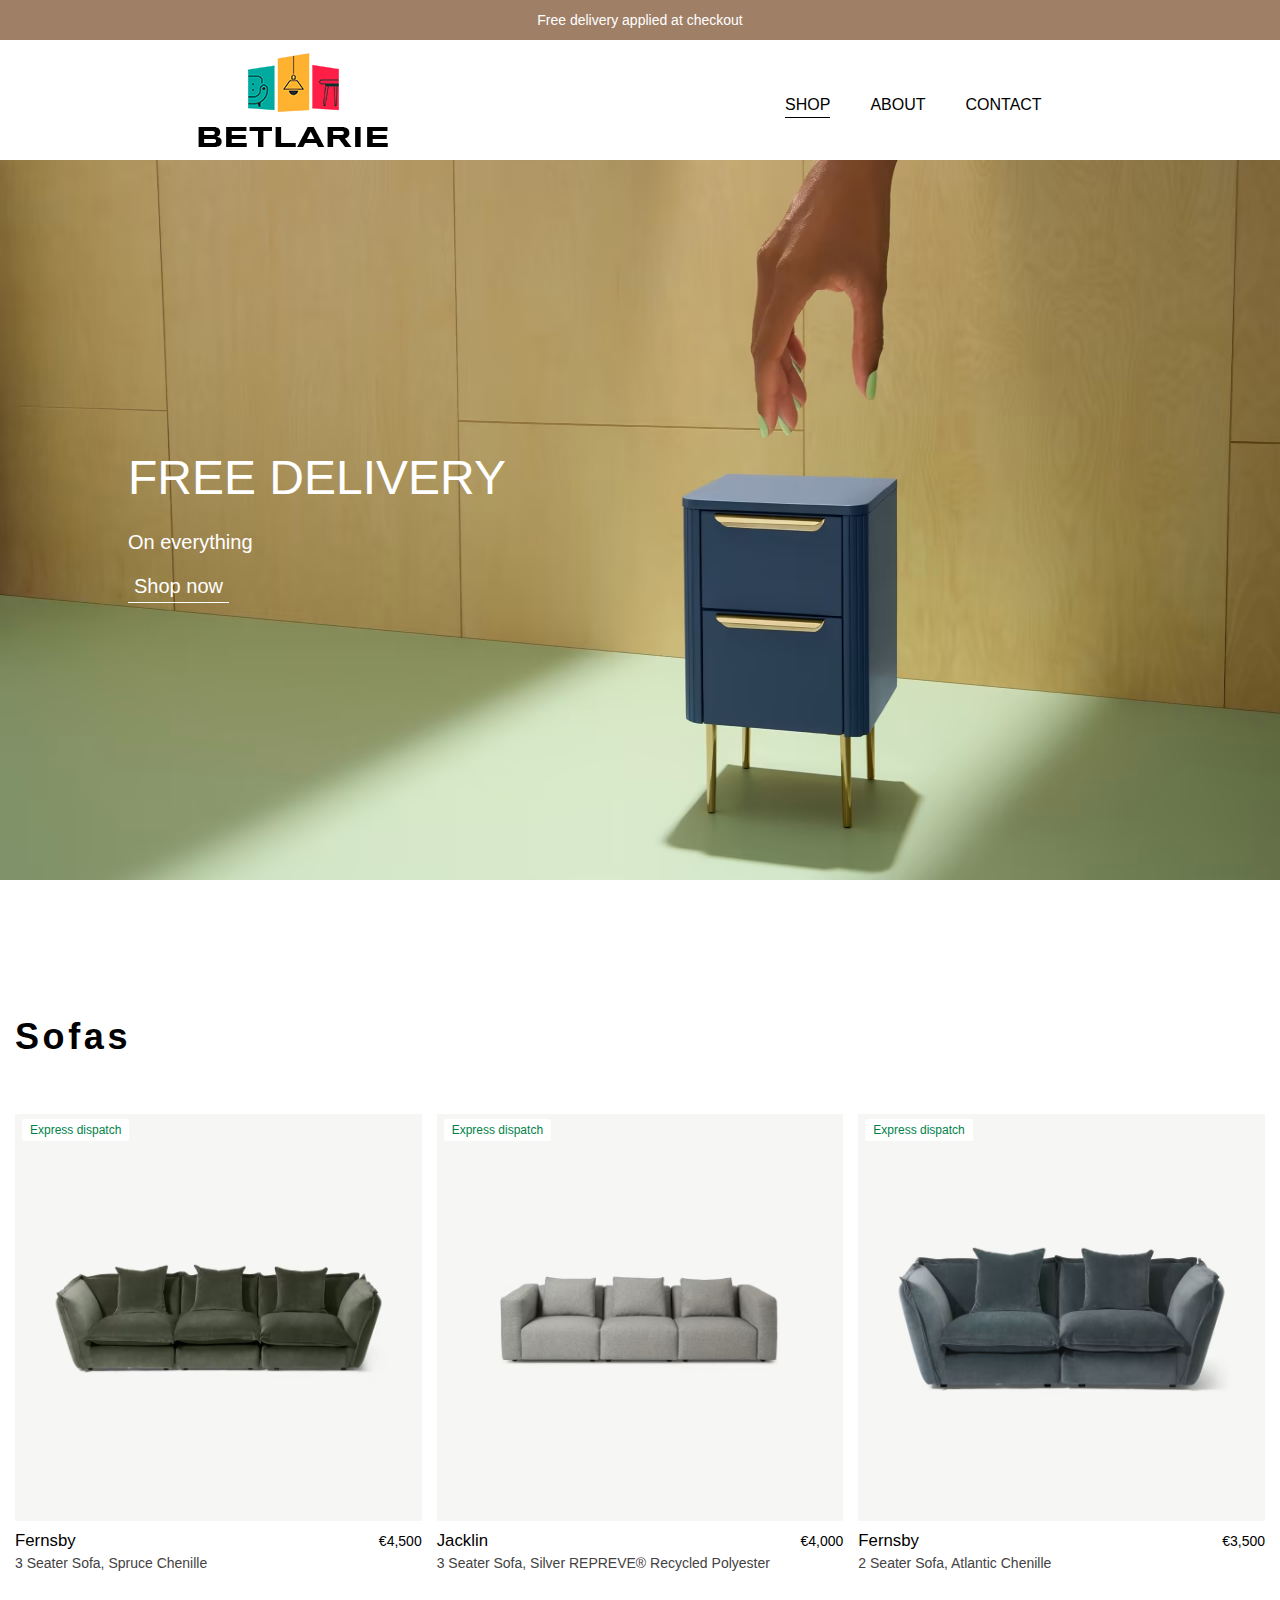
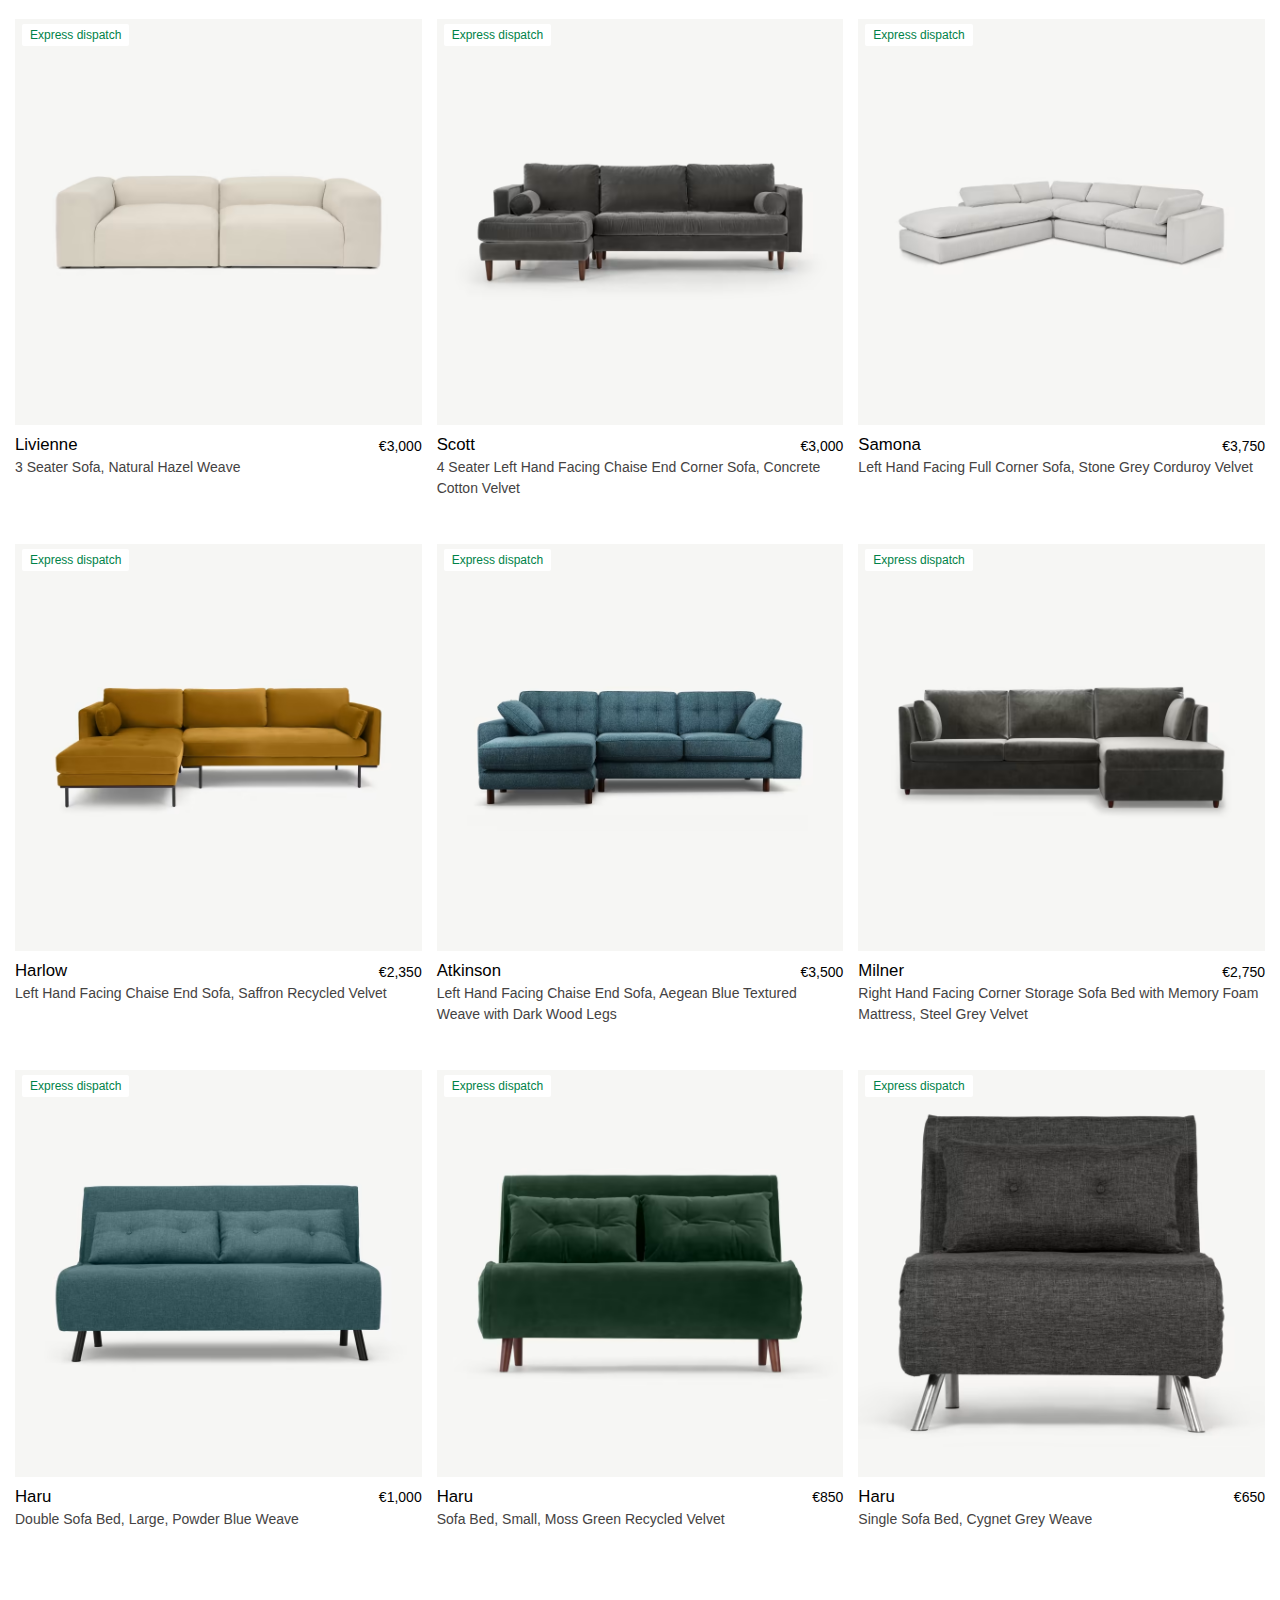
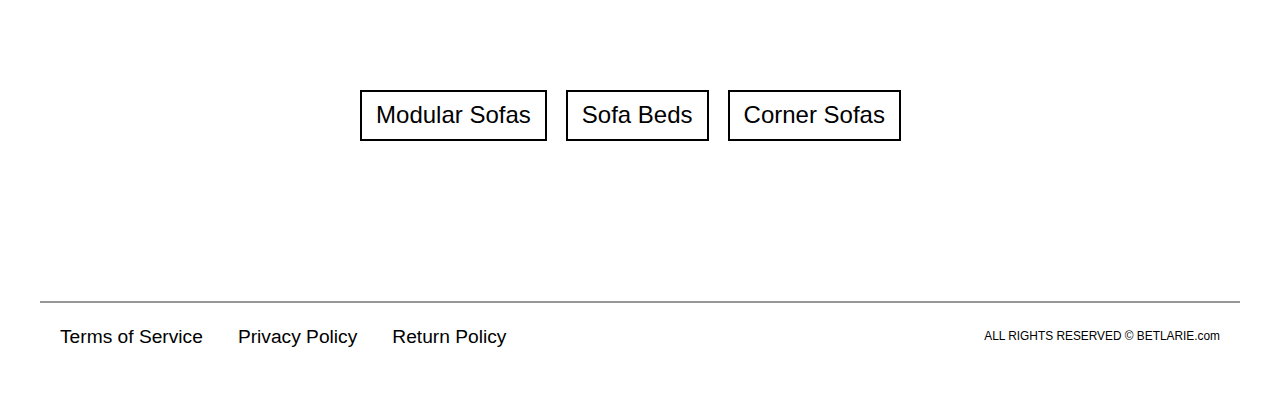
==== commit 056b70ab: "update" ====
--- a/index.html
+++ b/index.html
@@ -14,6 +14,7 @@
   <link rel="stylesheet" media="all" href="./css/main.min.css">
   <link rel="stylesheet" href="./font/stylesheet.css">
   <link rel="stylesheet" href="https://media.made.com/mws-assets/fontBase_ce5d99a44e0152b2bab0.css">
+  
 
   <link rel="apple-touch-icon" sizes="180x180" href="/apple-touch-icon.png">
 <link rel="icon" type="image/png" sizes="32x32" href="/favicon-32x32.png">
@@ -45,11 +46,11 @@
 
     <div>
       <ul class="header__menu">
-        <a href="shop.html" class="header__nav">
+        <a href="#shop" class="header__nav">
         <li class="header__items">
           <p class="header__links">SHOP</p></li></a>
-        <a href="about.html" class="header__nav"><li class="header__items">ABOUT</li></a>
-        <a href="contact.html" class="header__nav"><li class="header__items">CONTACT</li></a>
+        <a data-modal-open4 class="header__nav"><li class="header__items">ABOUT</li></a>
+        <a data-modal-open5 class="header__nav"><li class="header__items">CONTACT</li></a>
       </ul>
     </div>
     </div>
@@ -94,7 +95,7 @@
       <a href="MS/1.html">
         <div class="wrapper__items-img" style="position: relative;
     margin-bottom: 30px;">
-      <img src="img/ms/1.avif" alt="Items" style="display: block;
+      <img src="img/MS/1.avif" alt="Items" style="display: block;
     width: 100%;
     height: 100%;">
     <p class="wrapper__items-promo">Express dispatch</p>
@@ -193,6 +194,7 @@
       </a>
     </li>
 
+    
      <li class="wrapper__items">
       <a href="СS/2.html">
         <div class="wrapper__items-img" style="position: relative;
@@ -359,9 +361,9 @@
     <div class="footer__section">
     <div>
       <ul class="footer__ul">
-        <li class="mr20"><a href="terms.html">Terms of Service</a></li>
-        <li class="mr20"><a href="privacy.html">Privacy Policy</a></li>
-        <li class="mr20"><a href="return.html">Return Policy</a></li>
+        <li class="mr20"><a data-modal-open3>Terms of Service</a></li>
+        <li class="mr20"><a data-modal-open2>Privacy Policy</a></li>
+        <li class="mr20"><a data-modal-open1>Return Policy</a></li>
       </ul>
     </div>
     <div>
@@ -369,6 +371,250 @@
     </div>
   </footer>
   </main>
+
+  <div class="modal__backdrop1 is-hidden1" data-modal1>
+    <div class="modal1" data-form-modal1>
+        
+        <button type="button" class="button__modal1" data-modal-close1> 
+            <svg class="icon__close3">
+                <use href="./img/icons.svg#icon-close"></use>
+            </svg>
+        </button>
+
+        <div class="modal4__pad">
+        <span class="modal__hero-text4">
+          <noindex>
+          <h3>Can I change my order?</h3>
+            <p class="modal__p">Once you've put an arrange, you can't alter it, but you'll be able revise your contact and conveyance points of interest
+            </p>
+            <h3>Can I cancel my order?</h3>
+            <p class="modal__p">
+              Yes, as long as the item's not been dispatched.<br>
+              You'll be able cancel single thing orders some time recently expedite by Contact form on the site pages.<br>
+              Cancellations made after we've sent your item(s) will have to be be made at the time of conveyance – fair deny the conveyance, or contact us inside 30 days. Once you've informed us, we'll let you know how to return it, or orchestrate for a collection. Once it gets back to us, you'll get a full discount (counting your introductory conveyance charge and any ROI extra charges, but short any return or collection costs).
+             </p>
+                      
+
+                      <h3>How much do returns cost?</h3>
+                      <p class="modal__p"> 
+                        On the off chance that you would like to return an thing since it's defective, or since of something we've done off-base, we won't charge you for the return/collection. But in the event that you're returning an thing because you've changed your intellect, you'll have to be pay the taken a toll famous underneath.
+                                          </p>
+                            </span>
+                          </noindex>
+    </div>
+    </div>
+    </div>
+
+  <div class="modal__backdrop2 is-hidden2" data-modal2>
+    <div class="modal2" data-form-modal2>
+        
+        <button type="button" class="button__modal2" data-modal-close2> 
+            <svg class="icon__close3">
+                <use href="./img/icons.svg#icon-close"></use>
+            </svg>
+        </button>
+
+        <div class="modal4__pad">
+        <span class="modal__hero-text4">
+          <noindex>
+          <h3>Personal data we collect</h3>
+            <p class="modal__p">We collect personal data from you once you intentionally yield data specifically to us or by means of our stage. This will incorporate data you give after you enroll to utilize the stage, make an account on our stage, set up a profile on Administrations and associated with other clients, visit one of our showrooms, utilize a tablet or comparative gadget in one of our showrooms, total a frame, give input or audits on our items or stage, enter competitions through our stage, compare with us, buy items from the stage, subscribe to our e-mail records or react to studies or advancements.
+            </p>
+            <h3>How we use information</h3>
+            <p class="modal__p">
+              We'll use your contact subtle elements so that able to communicate with you straightforwardly by means of phone, SMS informing, or e-mail, in specific, approximately questions, issues, issues we have recognized or concerns you or other clients have. We may too utilize your contact subtle elements to send you data almost comparative items and administrations that we think may be of intrigued to you (such communications will be in agreement together with your promoting inclinations as clarified in more detail in area 5 underneath).
+             </p>
+                      </noindex>
+
+                      <h3>Information we collect from you</h3>
+                      <p class="modal__p"> 
+                        We collect and prepare a few or all of the taking after sorts of data from you:<br>
+                        Data that you simply give once you apply for a part. 
+                        This incorporates data given through an internet work location, through e-mail, in individual at interviews and/or by any other strategy.
+                                          </p>
+                            </span>
+    </div>
+    </div>
+    </div> 
+
+  <div class="modal__backdrop3 is-hidden3" data-modal3>
+    <div class="modal3" data-form-modal3>
+        
+        <button type="button" class="button__modal3" data-modal-close3> 
+            <svg class="icon__close3">
+                <use href="./img/icons.svg#icon-close"></use>
+            </svg>
+        </button>
+
+        <div class="modal4__pad">
+        <span class="modal__hero-text4">
+          <noindex>
+          <h3>Terms of sale</h3>
+            <p class="modal__p">These terms of sale (“Terms of Sale”) set out the terms and conditions on which we supply any of the items (“Product” or “Products”) recorded on our site www.made.com (“our site”) to you.
+              Please read these Terms of Sale carefully some time recently requesting any Items from our location. These Terms of Sale tell you who we are, how we'll give Items to you, how you and we may conclusion the contract, what to do on the off chance that there's a issue and other imperative data. In case you are doing not concur to these Terms of Sale you must not arrange any Item through our location.
+            </p>
+                                <h3>Terms of use</h3>
+                    <p class="modal__p">
+                      These terms of utilize (“Terms of Use”) tell you almost the terms and conditions on which you will utilize our site betlarie.com (“our site”).<br>
+                      Please read these Terms of Use carefully some time recently you begin to utilize our location. By utilizing our location, you demonstrate simply acknowledge these Terms of Use which you concur to stand by them.
+                                        </p>
+                      </noindex>
+
+                      <h3>Competition terms</h3>
+                      <p class="modal__p"> 
+                        These competition terms (“Competition Terms”) set out the terms and conditions appropriate to each prize draw, competition or other prize advancement (each, a "Competition") that we run.<br>
+                        The subtle elements of each Competition that we are right now running are set out in Area A underneath. In case you want to enter a Competition, the significant Competition-specific terms in Area A will apply. In expansion, the common terms set out in Segment B will apply to each Competition that we run.
+                                          </p>
+                            </span>
+    </div>
+    </div>
+    </div> 
+
+  <div class="modal__backdrop4 is-hidden4" data-modal4>
+    <div class="modal4" data-form-modal4>
+        
+        <button type="button" class="button__modal4" data-modal-close4> 
+            <svg class="icon__close5">
+                <use href="./img/icons.svg#icon-close"></use>
+            </svg>
+        </button>
+
+        <div class="modal4__pad">
+        <span class="modal__hero-text4">
+          <noindex>
+          <h3>We support independent designers</h3>
+            <p class="modal__p">Nothing energizes us more than incredible plan. 
+              That’s why we winner rising and set up imaginative ability from all over the world. 
+              The result? Imaginative items and elite ranges. Pieces that consider each space and person. And for our architects, it implies being portion of a genuine association that has their interface at heart. </p>
+                <h3>We regard our planet</h3>
+                <p class="modal__p">We’re taking positive steps to diminish our affect on the planet. For us, which means retailing capably. We’ve set a number of objectives to urge us there. Things like: disposing of all unnecessary plastic from our item bundling, and guaranteeing that the foremost naturally impactful materials we utilize are 100% reasonably sourced.</p>
+                    <h3>We’re locked in with our community</h3>
+                    <p class="modal__p">
+                      Individuals are at the heart of what we do, and we’re pleased to have made a community as energetic approximately plan as we are. From audits on our item pages to our 1.2 million Instagram fans, nothing makes us more joyful than seeing genuine individuals sharing our items in their homes.
+                    </p>
+                      </noindex>
+                            </span>
+    </div>
+
+    </div>
+</div> 
+
+  <div class="modal__backdrop5 is-hidden5" data-modal5>
+    <div class="modal5" data-form-modal5>
+
+        <button type="button" class="button__modal5" data-modal-close5> 
+            <svg class="icon__close5">
+                <use href="./img/icons.svg#icon-close"></use>
+            </svg>
+        </button>
+
+        <form autocomplete="on" 
+        class="modal__form5"
+        id="form" 
+        name="form">
+            <p class="modal__heading5">Please enter your details below</p>
+
+            <label class="modal__thumb5" for="forName">
+                <span class="modal__label">Name*</span>
+                <input class="modal__input5 _req" 
+                type="text" 
+                name="name" 
+                id="formName"> 
+
+                <svg class="icon__modal-img">
+                 <use href="./img/icons.svg#person"></use>  
+                </svg>       
+            </label>
+    
+            <label class="modal__thumb5" for="formEmail">
+                <span class="modal__label">Email*</span>
+                <input type="email" 
+                name="email" 
+                id="formEmail" 
+                class="modal__input5 _req _email">
+
+                <svg class="icon__modal-img">
+                    <use href="./img/icons.svg#icon-emailblack"></use>  
+                   </svg>      
+                </label>       
+    
+            <label class="modal__thumb5" for="formMessage">
+                <span class="modal__label">Text</span> 
+                <textarea name="message" id="formMessage" 
+                placeholder="Leave your text here" 
+                class="modal__area"></textarea>
+            </label>
+
+            <button type="submit" class="modal-button__btn">Submit</button>
+        </form>
+
+    </div>
+</div>
+
+<!-- <script src="js/main.js"></script> -->
+<script>
+  (() => {
+    const refs = {
+
+        openModalBtn1: document.querySelector('[data-modal-open1]'),
+        closeModalBtn1: document.querySelector('[data-modal-close1]'),
+        modal1: document.querySelector('[data-modal1]'),
+
+        openModalBtn2: document.querySelector('[data-modal-open2]'),
+        closeModalBtn2: document.querySelector('[data-modal-close2]'),
+        modal2: document.querySelector('[data-modal2]'),
+
+        openModalBtn3: document.querySelector('[data-modal-open3]'),
+        closeModalBtn3: document.querySelector('[data-modal-close3]'),
+        modal3: document.querySelector('[data-modal3]'),
+
+        openModalBtn4: document.querySelector('[data-modal-open4]'),
+        closeModalBtn4: document.querySelector('[data-modal-close4]'),
+        modal4: document.querySelector('[data-modal4]'),
+
+        openModalBtn5: document.querySelector('[data-modal-open5]'),
+        closeModalBtn5: document.querySelector('[data-modal-close5]'),
+        modal5: document.querySelector('[data-modal5]'),
+      };
+
+      refs.openModalBtn1.addEventListener('click', toggleModal1);
+      refs.closeModalBtn1.addEventListener('click', toggleModal1);
+
+      refs.openModalBtn2.addEventListener('click', toggleModal2);
+      refs.closeModalBtn2.addEventListener('click', toggleModal2);
+
+      refs.openModalBtn3.addEventListener('click', toggleModal3);
+      refs.closeModalBtn3.addEventListener('click', toggleModal3);
+
+      refs.openModalBtn4.addEventListener('click', toggleModal4);
+      refs.closeModalBtn4.addEventListener('click', toggleModal4);
+
+    refs.openModalBtn5.addEventListener('click', toggleModal5);
+    refs.closeModalBtn5.addEventListener('click', toggleModal5);
+
+    function toggleModal1() {
+        refs.modal1.classList.toggle('is-hidden1');
+    }
+
+    function toggleModal2() {
+        refs.modal2.classList.toggle('is-hidden2');
+    }
+
+    function toggleModal3() {
+        refs.modal3.classList.toggle('is-hidden3');
+    }
+
+    function toggleModal4() {
+        refs.modal4.classList.toggle('is-hidden4');
+    }
+  
+  function toggleModal5() {
+    refs.modal5.classList.toggle('is-hidden5');
+    }
+
+  })();
+  
+</script>
 </body>
 
 
--- a/css/main.min.css
+++ b/css/main.min.css
@@ -1 +1 @@
-/*! modern-normalize v1.1.0 | MIT License | https://github.com/sindresorhus/modern-normalize */::-webkit-scrollbar{display:none}*,::before,::after{box-sizing:border-box}html{line-height:1.15;-webkit-text-size-adjust:100%;-moz-tab-size:4;tab-size:4}hr{height:0;color:inherit}abbr[title]{text-decoration:underline dotted}b,strong{font-weight:bolder}code,kbd,samp,pre{font-size:1em}small{font-size:80%}sub,sup{font-size:75%;line-height:0;position:relative;vertical-align:baseline}sub{bottom:-0.25em}sup{top:-0.5em}table{text-indent:0;border-color:inherit}button,input,optgroup,select,textarea{font-family:inherit;font-size:100%;line-height:1.15;margin:0}button,select{text-transform:none}button,[type=button],[type=reset],[type=submit]{-webkit-appearance:button}::-moz-focus-inner{border-style:none;padding:0}:-moz-focusring{outline:1px dotted ButtonText}:-moz-ui-invalid{box-shadow:none}legend{padding:0}progress{vertical-align:baseline}::-webkit-inner-spin-button,::-webkit-outer-spin-button{height:auto}[type=search]{-webkit-appearance:textfield;outline-offset:-2px}::-webkit-search-decoration{-webkit-appearance:none}::-webkit-file-upload-button{-webkit-appearance:button;font:inherit}summary{display:list-item}*,*:after,*:before{box-sizing:inherit}html{min-height:100%;font-size:12px;-moz-osx-font-smoothing:grayscale;-webkit-font-smoothing:antialiased;line-height:1.5;-webkit-text-size-adjust:100%;-ms-text-size-adjust:100%;text-size-adjust:100%}a{display:inline-block;text-decoration:none;color:currentcolor}a:hover{text-decoration:underline}ul,ol,dd{margin-left:16px;margin-bottom:18px}h1{font-weight:normal;margin-left:16px;letter-spacing:.1em;font-size:36px;font-weight:normal;text-transform:uppercase}h1{font-size:2em;margin:.67em 0}h1,h2,h3,h4,h5,h6,p,blockquote,pre,dl,dd,ol,ul,form,fieldset,legend,figure,table,th,td,caption,hr{margin:0;padding:0}abbr[title],dfn[title]{cursor:help}u,ins{text-decoration:none}body{font-family:"FS Meridian Regular",sans-serif;margin:0px;color:#fff;letter-spacing:normal}a{color:#000}.header__content{display:flex;justify-content:space-around;align-items:center;padding-left:30px}@media screen and (min-width: 1200px){.header__content{padding-left:0px}}.header__menu{display:flex;flex-direction:row;align-items:center;list-style:none;justify-content:center;font-size:smaller}@media screen and (min-width: 1200px){.header__menu{font-size:medium}}.header__nav:hover{text-decoration:none}.header__items{margin-right:40px}.header__items:hover{text-decoration:none}.header__links{border-bottom:1px solid #000}.main__promo{width:100%;display:flex;justify-content:center;align-items:center;background:#9f7f66;color:#fff;height:40px;margin-bottom:10px}.title__link{font-size:20px;line-height:30px;color:#fff;border:#f0f8ff;border-color:#fff !important;font-family:"FS Meridian Medium",sans-serif;font-weight:500;text-transform:none;border-bottom:1px solid;display:inline-block;text-decoration:none;letter-spacing:normal;font-variant-ligatures:no-common-ligatures;cursor:pointer;background-color:rgba(0,0,0,0);font-weight:500;text-align:left}.wrapper__items{flex:1 1 400px;display:list-item;text-align:-webkit-match-parent}.wrapper__flex{display:flex;justify-content:space-between;margin-top:10px;align-items:center}.wrapper__items-title{font-size:1.4rem;line-height:120%;min-height:22px;font-weight:500 !important;color:#000;font-family:FS Meridian Medium,sans-serif}.wrapper__items-price{font-size:14px;font-weight:500 !important;color:#000;font-family:FS Meridian Medium,sans-serif;color:#000}.wrapper__items-desc{margin-bottom:10px;font-size:12px;color:#444242;font-size:14px;line-height:21px;height:100%}.wrapper__items-promo{position:absolute;left:7px;top:5px;padding:2px 5px;font-size:14px;color:#008248;background-color:#fff;font-size:12px;border-radius:2px;display:inline-block;font-family:FS Meridian Medium,sans-serif;font-weight:normal;letter-spacing:normal;height:20px;line-height:20px;padding:1px 8px}.wrapper__list-item{display:flex;flex-wrap:wrap;justify-content:space-between;gap:15px;margin-top:30px;margin:0;padding:0;list-style:none}.wrapper__title{font-size:calc(26px + 10*(100vw - 320px)/960);margin:0 0 40px;padding-bottom:10px;font-weight:700;text-transform:capitalize;text-align:left;color:#000}.mr20{margin-right:35px}.button__section{width:100%;height:45px;border:2px solid #000;background-color:rgba(0,0,0,0);font-size:initial}@media screen and (min-width: 1200px){.button__section{font-size:x-large}}a{cursor:pointer;text-decoration:none}a:hover{text-decoration:none}button{cursor:pointer}.hero__section{background-image:url("../../img/hero-mob.avif");height:80vh;width:100%;background-repeat:no-repeat;background-size:100% 100%;position:relative}@media screen and (min-width: 1200px){.hero__section{background-image:url("../../img/hero.avif");height:80vh;width:100%;background-repeat:no-repeat;background-size:100% 100%;position:relative}}.hero__title{position:absolute;font-size:48px !important;top:30%;left:10%;line-height:60px;letter-spacing:normal;font-weight:500}@media screen and (min-width: 1200px){.hero__title{position:absolute;font-size:48px !important;top:40%;left:10%;line-height:60px;letter-spacing:normal;font-weight:500}}.header__logo-img{width:60px}@media screen and (min-width: 1200px){.header__logo-img{width:auto}}.footer__section{display:flex;justify-content:space-between;align-items:center;padding:8px;max-width:1470px;font-size:.99rem;border-top:solid 2px #979797}@media screen and (min-width: 1200px){.footer__section{padding:20px;border-top:solid 2px #979797}}.footer__ul{display:flex;justify-content:center;align-items:center;font-size:1rem}@media screen and (min-width: 1200px){.footer__ul{font-size:1.6rem}}.modal__backdrop{position:fixed;top:0;left:0;z-index:101;height:100%;width:100%;transition-property:opacity,visibility;background-color:rgba(0,0,0,.62);opacity:1;visibility:visible}.modal__backdrop.is-hidden{pointer-events:none;visibility:hidden;opacity:0}.modal__backdrop.is-hidden>.modal{transform:translate(-50%, -50%) scale(2.9);opacity:0}.modal__close{display:flex;align-items:center;flex-direction:column;justify-content:center;color:#1e0013;text-transform:uppercase;font-weight:600;cursor:pointer;margin-top:17px;margin-bottom:17px}.is-hidden{display:none}.modal{position:absolute;top:50%;left:50%;text-align:center;transform:translate(-50%, -50%) scale(1);width:90%;height:auto;padding:15px 15px 15px 15px;background-color:#eee;opacity:1;border-radius:6px;-webkit-box-shadow:0px 1px 3px rgba(0,0,0,.12),0px 1px 1px rgba(0,0,0,.14),0px 2px 1px rgba(0,0,0,.2);box-shadow:0px 1px 3px rgba(0,0,0,.12),0px 1px 1px rgba(0,0,0,.14),0px 2px 1px rgba(0,0,0,.2);transition-property:opacity,transform}@media screen and (min-width: 480px){.modal{width:354px}}@media screen and (min-width: 1200px){.modal{width:528px}}.modal__hero-text{color:#000;font-weight:600}/*# sourceMappingURL=main.min.css.map */+/*! modern-normalize v1.1.0 | MIT License | https://github.com/sindresorhus/modern-normalize */::-webkit-scrollbar{display:none}*,::before,::after{box-sizing:border-box}html{line-height:1.15;-webkit-text-size-adjust:100%;-moz-tab-size:4;tab-size:4}hr{height:0;color:inherit}abbr[title]{text-decoration:underline dotted}b,strong{font-weight:bolder}code,kbd,samp,pre{font-size:1em}small{font-size:80%}sub,sup{font-size:75%;line-height:0;position:relative;vertical-align:baseline}sub{bottom:-0.25em}sup{top:-0.5em}table{text-indent:0;border-color:inherit}button,input,optgroup,select,textarea{font-family:inherit;font-size:100%;line-height:1.15;margin:0}button,select{text-transform:none}button,[type=button],[type=reset],[type=submit]{-webkit-appearance:button}::-moz-focus-inner{border-style:none;padding:0}:-moz-focusring{outline:1px dotted ButtonText}:-moz-ui-invalid{box-shadow:none}legend{padding:0}progress{vertical-align:baseline}::-webkit-inner-spin-button,::-webkit-outer-spin-button{height:auto}[type=search]{-webkit-appearance:textfield;outline-offset:-2px}::-webkit-search-decoration{-webkit-appearance:none}::-webkit-file-upload-button{-webkit-appearance:button;font:inherit}summary{display:list-item}*,*:after,*:before{box-sizing:inherit}html{min-height:100%;font-size:12px;-moz-osx-font-smoothing:grayscale;-webkit-font-smoothing:antialiased;line-height:1.5;-webkit-text-size-adjust:100%;-ms-text-size-adjust:100%;text-size-adjust:100%}a{display:inline-block;text-decoration:none;color:currentcolor}a:hover{text-decoration:underline}ul,ol,dd{margin-left:16px;margin-bottom:18px}h1{font-weight:normal;margin-left:16px;letter-spacing:.1em;font-size:36px;font-weight:normal;text-transform:uppercase}h1{font-size:2em;margin:.67em 0}h1,h2,h3,h4,h5,h6,p,blockquote,pre,dl,dd,ol,ul,form,fieldset,legend,figure,table,th,td,caption,hr{margin:0;padding:0}abbr[title],dfn[title]{cursor:help}u,ins{text-decoration:none}:root{--current-font: Fredoka One, sans-serif;--main-title-color: #ffffff;--second-title-color: #212121;--first-text-color: #757575;--second-text-color: rgba(255, 255, 255, 0.6);--third-text-color: #000000;--accent-color: #9927b5;--btn-accent-color: #9927b5;--main-site-section: #2f303a;--thumb-background-color: #f5f4fa;--line-color: #ececec;--border-color: #eeeeee;--current-placeholder-color: rgba(117, 117, 117, 0.5);--social-background-color: rgba(255, 255, 255, 0.1);--social-link-color: #AFB1B8;--overlay-color: rgba(0, 0, 0, 0.2);--duration: 250ms;--function: cubic-bezier(0.4, 0, 0.2, 1);--about-text-bgc: rgba(47, 48, 58, 0.8);--overlay-card-color: rgba(33, 150, 243, 0.9)}.modal__backdrop5{position:fixed;top:0;left:0;z-index:101;height:100%;width:100%;background-color:rgba(0,0,0,.62);opacity:1;visibility:visible;transition-property:opacity,visibility;transition-duration:250ms;transition-timing-function:cubic-bezier(0.4, 0, 0.2, 1)}.modal__backdrop5.is-hidden5{visibility:hidden;opacity:0;pointer-events:none}.modal__backdrop5.is-hidden5>.modal5{opacity:0;transform:translate(-50%, -50%) scale(2.9)}.modal5{position:absolute;top:50%;left:50%;text-align:center;transform:translate(-50%, -50%) scale(1);width:90%;height:auto;padding:40px;background-color:rgba(246,246,244,.9294117647);opacity:1;-webkit-box-shadow:0px 1px 3px rgba(0,0,0,.12),0px 1px 1px rgba(0,0,0,.14),0px 2px 1px rgba(0,0,0,.2);box-shadow:0px 1px 3px rgba(0,0,0,.12),0px 1px 1px rgba(0,0,0,.14),0px 2px 1px rgba(0,0,0,.2);transition-property:opacity,transform;transition-duration:var(--duration);transition-timing-function:var(--function)}@media screen and (min-width: 480px){.modal5{width:354px}}@media screen and (min-width: 1200px){.modal5{width:528px}}.modal__close5{margin-bottom:10px;text-transform:uppercase;display:block;color:brown;margin-top:20px}.modal__heading5{margin-top:0;margin-bottom:12px;font-weight:500;font-size:18px;line-height:1.5;text-align:center;letter-spacing:.03em;color:#212121;padding:20px}.modal__form5{position:relative;display:block;text-align:left;margin-bottom:10px;color:#212121}.modal__thumb5{position:relative;display:block;text-align:left;margin-bottom:10px;color:#212121}.modal__input5{display:block;width:90%;height:40px;border:1px solid #3c3027;padding-left:42px;transition-property:border;transition-duration:250ms;transition-timing-function:cubic-bezier(0.4, 0, 0.2, 1)}.modal__input5:focus{border-color:#9927b5}.modal__input5::placeholder{color:#2d2d2d}.modal__input5:focus+.icon__modal-img{fill:#3c3027}.modal__input5._error{box-shadow:0 0 0 5px #f9da49}.modal__backdrop{position:fixed;top:0;left:0;z-index:101;height:100%;width:100%;background-color:rgba(0,0,0,.62);opacity:1;visibility:visible;transition-property:opacity,visibility;transition-duration:250ms;transition-timing-function:cubic-bezier(0.4, 0, 0.2, 1)}.modal__backdrop6{position:fixed;top:0;left:0;z-index:101;height:100%;width:100%;background-color:rgba(0,0,0,.62);opacity:1;visibility:visible;transition-property:opacity,visibility;transition-duration:250ms;transition-timing-function:cubic-bezier(0.4, 0, 0.2, 1)}.modal__backdrop7{position:fixed;top:0;left:0;z-index:101;height:100%;width:100%;background-color:rgba(0,0,0,.62);opacity:1;visibility:visible;transition-property:opacity,visibility;transition-duration:250ms;transition-timing-function:cubic-bezier(0.4, 0, 0.2, 1)}.modal__backdrop8{position:fixed;top:0;left:0;z-index:101;height:100%;width:100%;background-color:rgba(0,0,0,.62);opacity:1;visibility:visible;transition-property:opacity,visibility;transition-duration:250ms;transition-timing-function:cubic-bezier(0.4, 0, 0.2, 1)}.modal__backdrop9{position:fixed;top:0;left:0;z-index:101;height:100%;width:100%;background-color:rgba(0,0,0,.62);opacity:1;visibility:visible;transition-property:opacity,visibility;transition-duration:250ms;transition-timing-function:cubic-bezier(0.4, 0, 0.2, 1)}.modal__backdrop.is-hidden{visibility:hidden;opacity:0;pointer-events:none}.modal__backdrop6.is-hidden6{visibility:hidden;opacity:0;pointer-events:none}.modal__backdrop7.is-hidden7{visibility:hidden;opacity:0;pointer-events:none}.modal__backdrop8.is-hidden8{visibility:hidden;opacity:0;pointer-events:none}.modal__backdrop9.is-hidden9{visibility:hidden;opacity:0;pointer-events:none}.modal__backdrop.is-hidden>.modal{opacity:0;transform:translate(-50%, -50%) scale(2.9)}.modal__backdrop6.is-hidden6>.modal6{opacity:0;transform:translate(-50%, -50%) scale(2.9)}.modal__backdrop7.is-hidden7>.modal7{opacity:0;transform:translate(-50%, -50%) scale(2.9)}.modal__backdrop8.is-hidden8>.modal8{opacity:0;transform:translate(-50%, -50%) scale(2.9)}.modal__backdrop9.is-hidden9>.modal9{opacity:0;transform:translate(-50%, -50%) scale(2.9)}.modal{position:absolute;top:50%;left:50%;text-align:center;transform:translate(-50%, -50%) scale(1);width:90%;height:auto;padding:15px 15px 0px 15px;background-color:var(--main-title-color);opacity:1;border-radius:6px;-webkit-box-shadow:0px 1px 3px rgba(0,0,0,.12),0px 1px 1px rgba(0,0,0,.14),0px 2px 1px rgba(0,0,0,.2);box-shadow:0px 1px 3px rgba(0,0,0,.12),0px 1px 1px rgba(0,0,0,.14),0px 2px 1px rgba(0,0,0,.2);transition-property:opacity,transform;transition-duration:var(--duration);transition-timing-function:var(--function)}@media screen and (min-width: 480px){.modal{width:354px}}@media screen and (min-width: 1200px){.modal{width:528px}}.modal6{position:absolute;top:50%;left:50%;text-align:center;transform:translate(-50%, -50%) scale(1);width:90%;height:auto;padding:15px 15px 0px 15px;background-color:var(--main-title-color);opacity:1;border-radius:6px;-webkit-box-shadow:0px 1px 3px rgba(0,0,0,.12),0px 1px 1px rgba(0,0,0,.14),0px 2px 1px rgba(0,0,0,.2);box-shadow:0px 1px 3px rgba(0,0,0,.12),0px 1px 1px rgba(0,0,0,.14),0px 2px 1px rgba(0,0,0,.2);transition-property:opacity,transform;transition-duration:var(--duration);transition-timing-function:var(--function)}@media screen and (min-width: 480px){.modal6{width:354px}}@media screen and (min-width: 1200px){.modal6{width:528px}}.modal7{position:absolute;top:50%;left:50%;text-align:center;transform:translate(-50%, -50%) scale(1);width:90%;height:auto;padding:15px 15px 0px 15px;background-color:var(--main-title-color);opacity:1;border-radius:6px;-webkit-box-shadow:0px 1px 3px rgba(0,0,0,.12),0px 1px 1px rgba(0,0,0,.14),0px 2px 1px rgba(0,0,0,.2);box-shadow:0px 1px 3px rgba(0,0,0,.12),0px 1px 1px rgba(0,0,0,.14),0px 2px 1px rgba(0,0,0,.2);transition-property:opacity,transform;transition-duration:var(--duration);transition-timing-function:var(--function)}@media screen and (min-width: 480px){.modal7{width:354px}}@media screen and (min-width: 1200px){.modal7{width:528px}}.modal8{position:absolute;top:50%;left:50%;text-align:center;transform:translate(-50%, -50%) scale(1);width:90%;height:auto;padding:15px 15px 0px 15px;background-color:var(--main-title-color);opacity:1;border-radius:6px;-webkit-box-shadow:0px 1px 3px rgba(0,0,0,.12),0px 1px 1px rgba(0,0,0,.14),0px 2px 1px rgba(0,0,0,.2);box-shadow:0px 1px 3px rgba(0,0,0,.12),0px 1px 1px rgba(0,0,0,.14),0px 2px 1px rgba(0,0,0,.2);transition-property:opacity,transform;transition-duration:var(--duration);transition-timing-function:var(--function)}@media screen and (min-width: 480px){.modal8{width:354px}}@media screen and (min-width: 1200px){.modal8{width:528px}}.modal9{position:absolute;top:50%;left:50%;text-align:center;transform:translate(-50%, -50%) scale(1);width:90%;height:auto;padding:15px 15px 0px 15px;background-color:var(--main-title-color);opacity:1;border-radius:6px;-webkit-box-shadow:0px 1px 3px rgba(0,0,0,.12),0px 1px 1px rgba(0,0,0,.14),0px 2px 1px rgba(0,0,0,.2);box-shadow:0px 1px 3px rgba(0,0,0,.12),0px 1px 1px rgba(0,0,0,.14),0px 2px 1px rgba(0,0,0,.2);transition-property:opacity,transform;transition-duration:var(--duration);transition-timing-function:var(--function)}@media screen and (min-width: 480px){.modal9{width:354px}}@media screen and (min-width: 1200px){.modal9{width:528px}}.modal__heading{margin-top:0;margin-top:5px;margin-bottom:10px;font-weight:400;font-size:12px;line-height:1.5;text-align:center;letter-spacing:.03em;color:#fff}.modal__heading2{display:flex;justify-content:center;margin-top:0;margin-top:5px;margin-bottom:10px;font-weight:400;font-size:12px;line-height:1.5;text-align:center;letter-spacing:.03em;color:#000}.modal__form{position:relative;display:block;text-align:left;margin-bottom:10px;color:#212121}.modal__thumb{display:flex;align-items:center;-webkit-box-align:center;justify-content:center;margin-bottom:10px;text-align:center;cursor:pointer}.modal__thumb:last-of-type{display:flex;align-items:center;-webkit-box-align:center;justify-content:center;margin-bottom:20px;text-align:center;cursor:pointer}.modal__thumb:last-of-type:hover>.modal-check{border:2px solid #2196f3}.modal__thumb:last-of-type:hover>.modal__check,.modal__thumb:last-of-type:focus-within>.modal__check{border:2px solid #2196f3}.modal__checkbox-input:checked+.modal-check{border:2px solid rgba(0,0,0,0);background-color:#2196f3}.modal__label{display:block;margin-bottom:4px;font-size:12px;line-height:1.17;letter-spacing:.01em;color:#000}.modal__input5{display:block;background-color:#f6f6f4;width:90%;height:40px;border:1.5px solid #3c3027;padding-left:42px;transition-property:border;transition-duration:250ms;transition-timing-function:cubic-bezier(0.4, 0, 0.2, 1)}.modal__input5:focus{border-color:#9927b5}.modal__input5::placeholder{color:#2d2d2d}.modal__input5:focus+.icon__modal-img{fill:#3c3027}.modal__input5._error{box-shadow:0 0 0 5px #f9da49}.modal__thumb-textarea{margin-bottom:10px}@media screen and (min-width: 480px){.modal__thumb-textarea{margin-bottom:20px}}.modal__area{display:block;background-color:#f6f6f4;width:100%;height:120px;resize:none;margin:0;padding:12px 16px;font-size:12px;line-height:1.17;letter-spacing:.01em;color:#000;border:1.5px solid #3c3027;box-sizing:border-box;transition-property:border-color;transition-duration:250ms;transition-timing-function:cubic-bezier(0.4, 0, 0.2, 1)}.modal__area:focus{border-color:#9927b5}.modal__area::placeholder{color:#3c3027;font-weight:200}.modal__checkbox{text-align:center}.modal-check{margin-right:7px;border:2px solid #212121;border-radius:4px;background-color:#fff;transition-property:background-color,border;transition-timing-function:cubic-bezier(0.4, 0, 0.2, 1)}.modal__policy{font-size:7px;line-height:1.5;letter-spacing:.03em;color:var(--first-text-color);display:flex;justify-content:center;align-items:center;margin-bottom:15px}@media screen and (min-width: 480px){.modal__policy{font-size:12px;line-height:1.71;padding-bottom:30px}}@media screen and (min-width: 1200px){.modal__policy{font-size:14px}}.modal__check span:hover,.modal__checkbox-input:focus+.modal__policy span{border:2px solid #000}.modal__checkbox-input:checked+.modal__policy span{background-color:var(--accent-color);border:0}.modal__checkbox-input:checked+.modal__policy .icon-check{fill:var(--main-title-color)}.modal__link{color:var(--accent-color);text-decoration-skip-ink:none}.modal-button{text-align:center}.modal-button__btn{display:flex;margin-right:auto;margin-left:auto;margin-top:50px;align-items:center;justify-content:center;padding:10px 29px;height:50px;color:#fff;background-color:#9f7f66;font-weight:200;font-size:large;line-height:1.87;letter-spacing:.06em;box-shadow:0px 4px 4px rgba(0,0,0,.15);border:0;color:#fff;cursor:pointer}@media screen and (min-width: 1200px){.modal-button__btn{-ms-flex-item-align:end;align-self:flex-end}}.modal__hero-text{padding:10px;color:#000;font-size:12px;width:100%}.modal__hero-text4{padding:10px;color:#000;font-size:12px;width:100%}@media screen and (min-width: 1200px){.modal__hero-text4{font-size:17px}}.modal__link-btn{display:block;margin:5px}.modal__close{margin-bottom:5px;text-transform:uppercase;color:brown}.modal__close6{margin-bottom:5px;text-transform:uppercase;color:brown}.modal__close7{margin-bottom:5px;text-transform:uppercase;color:brown}.modal__close8{margin-bottom:5px;text-transform:uppercase;color:brown}.modal__close9{margin-bottom:5px;text-transform:uppercase;color:brown}.modal__backdrop1{position:fixed;top:0;left:0;z-index:101;height:100%;width:100%;background-color:rgba(0,0,0,.62);opacity:1;visibility:visible;transition-property:opacity,visibility;transition-duration:250ms;transition-timing-function:cubic-bezier(0.4, 0, 0.2, 1)}.modal__backdrop1.is-hidden1{visibility:hidden;opacity:0;pointer-events:none}.modal__backdrop1.is-hidden1>.modal1{opacity:0;transform:translate(-50%, -50%) scale(2.9)}.modal1{position:absolute;top:50%;left:50%;text-align:center;transform:translate(-50%, -50%) scale(1);height:90vh;width:90vw;height:auto;padding:15px 15px 0px 15px;background-color:rgba(246,246,244,.9294117647);opacity:1;-webkit-box-shadow:0px 1px 3px rgba(0,0,0,.12),0px 1px 1px rgba(0,0,0,.14),0px 2px 1px rgba(0,0,0,.2);box-shadow:0px 1px 3px rgba(0,0,0,.12),0px 1px 1px rgba(0,0,0,.14),0px 2px 1px rgba(0,0,0,.2);transition-property:opacity,transform;transition-duration:var(--duration);transition-timing-function:var(--function)}@media screen and (min-width: 480px){.modal1{height:90vh;width:90vw}}@media screen and (min-width: 1200px){.modal1{height:90vh;width:90vw}}.modal__close1{margin-bottom:10px;text-transform:uppercase;display:block;color:brown;margin-top:20px}.modal__backdrop2{position:fixed;top:0;left:0;z-index:101;height:100%;width:100%;background-color:rgba(0,0,0,.62);opacity:1;visibility:visible;transition-property:opacity,visibility;transition-duration:250ms;transition-timing-function:cubic-bezier(0.4, 0, 0.2, 1)}.modal__backdrop2.is-hidden2{visibility:hidden;opacity:0;pointer-events:none}.modal__backdrop2.is-hidden4>.modal2{opacity:0;transform:translate(-50%, -50%) scale(2.9)}.modal2{position:absolute;top:50%;left:50%;text-align:center;transform:translate(-50%, -50%) scale(1);height:90vh;width:90vw;height:auto;padding:15px 15px 0px 15px;background-color:rgba(246,246,244,.9294117647);opacity:1;-webkit-box-shadow:0px 1px 3px rgba(0,0,0,.12),0px 1px 1px rgba(0,0,0,.14),0px 2px 1px rgba(0,0,0,.2);box-shadow:0px 1px 3px rgba(0,0,0,.12),0px 1px 1px rgba(0,0,0,.14),0px 2px 1px rgba(0,0,0,.2);transition-property:opacity,transform;transition-duration:var(--duration);transition-timing-function:var(--function)}@media screen and (min-width: 480px){.modal2{height:90vh;width:90vw}}@media screen and (min-width: 1200px){.modal2{height:90vh;width:90vw}}.modal__close2{margin-bottom:10px;text-transform:uppercase;display:block;color:brown;margin-top:20px}.modal__backdrop3{position:fixed;top:0;left:0;z-index:101;height:100%;width:100%;background-color:rgba(0,0,0,.62);opacity:1;visibility:visible;transition-property:opacity,visibility;transition-duration:250ms;transition-timing-function:cubic-bezier(0.4, 0, 0.2, 1)}.modal__backdrop3.is-hidden3{visibility:hidden;opacity:0;pointer-events:none}.modal__backdrop3.is-hidden4>.modal3{opacity:0;transform:translate(-50%, -50%) scale(2.9)}.modal3{position:absolute;top:50%;left:50%;text-align:center;transform:translate(-50%, -50%) scale(1);height:90vh;width:90vw;height:auto;padding:15px 15px 0px 15px;background-color:rgba(246,246,244,.9294117647);opacity:1;-webkit-box-shadow:0px 1px 3px rgba(0,0,0,.12),0px 1px 1px rgba(0,0,0,.14),0px 2px 1px rgba(0,0,0,.2);box-shadow:0px 1px 3px rgba(0,0,0,.12),0px 1px 1px rgba(0,0,0,.14),0px 2px 1px rgba(0,0,0,.2);transition-property:opacity,transform;transition-duration:var(--duration);transition-timing-function:var(--function)}@media screen and (min-width: 480px){.modal3{height:90vh;width:90vw}}@media screen and (min-width: 1200px){.modal3{height:90vh;width:90vw}}.modal__close3{margin-bottom:10px;text-transform:uppercase;display:block;color:brown;margin-top:20px}.modal4__pad{padding:10px}@media screen and (min-width: 1200px){.modal4__pad{padding:72px}}.modal__backdrop4{position:fixed;top:0;left:0;z-index:101;height:100%;width:100%;background-color:rgba(0,0,0,.62);opacity:1;visibility:visible;transition-property:opacity,visibility;transition-duration:250ms;transition-timing-function:cubic-bezier(0.4, 0, 0.2, 1)}.modal__backdrop4.is-hidden4{visibility:hidden;opacity:0;pointer-events:none}.modal__backdrop4.is-hidden4>.modal4{opacity:0;transform:translate(-50%, -50%) scale(2.9)}.modal4{position:absolute;top:50%;left:50%;text-align:center;transform:translate(-50%, -50%) scale(1);height:90vh;width:90vw;height:auto;padding:15px 15px 0px 15px;background-color:rgba(246,246,244,.9294117647);opacity:1;-webkit-box-shadow:0px 1px 3px rgba(0,0,0,.12),0px 1px 1px rgba(0,0,0,.14),0px 2px 1px rgba(0,0,0,.2);box-shadow:0px 1px 3px rgba(0,0,0,.12),0px 1px 1px rgba(0,0,0,.14),0px 2px 1px rgba(0,0,0,.2);transition-property:opacity,transform;transition-duration:var(--duration);transition-timing-function:var(--function)}@media screen and (min-width: 480px){.modal4{height:90vh;width:90vw}}@media screen and (min-width: 1200px){.modal4{height:90vh;width:90vw}}.modal__close4{margin-bottom:10px;text-transform:uppercase;display:block;color:brown;margin-top:20px}.modal4__pad{padding:10px}@media screen and (min-width: 1200px){.modal4__pad{padding:72px}}.modal__p{display:block;margin-block-start:1em;margin-block-end:1em;margin-inline-start:0px;margin-inline-end:0px}.modal__ul{display:block;list-style-type:disc;margin-block-start:1em;margin-block-end:1em;margin-inline-start:0px;margin-inline-end:0px;padding-inline-start:40px}.modal__backdrop5{position:fixed;top:0;left:0;z-index:101;height:100%;width:100%;background-color:rgba(0,0,0,.62);opacity:1;visibility:visible;transition-property:opacity,visibility;transition-duration:250ms;transition-timing-function:cubic-bezier(0.4, 0, 0.2, 1)}.modal__backdrop5.is-hidden5{visibility:hidden;opacity:0;pointer-events:none}.modal__backdrop5.is-hidden5>.modal5{opacity:0;transform:translate(-50%, -50%) scale(2.9)}.modal5{position:absolute;top:50%;left:50%;text-align:center;transform:translate(-50%, -50%) scale(1);width:80%;height:auto;padding:40px;background-color:rgba(246,246,244,.9294117647);opacity:1;-webkit-box-shadow:0px 1px 3px rgba(0,0,0,.12),0px 1px 1px rgba(0,0,0,.14),0px 2px 1px rgba(0,0,0,.2);box-shadow:0px 1px 3px rgba(0,0,0,.12),0px 1px 1px rgba(0,0,0,.14),0px 2px 1px rgba(0,0,0,.2);transition-property:opacity,transform;transition-duration:350ms;transition-timing-function:var(--function)}@media screen and (min-width: 480px){.modal5{width:354px}}@media screen and (min-width: 1200px){.modal5{width:528px}}.modal__close5{margin-bottom:10px;text-transform:uppercase;display:block;color:brown;margin-top:20px}.modal__heading5{margin-top:0;margin-bottom:12px;font-weight:500;font-size:22px;line-height:1.5;text-align:center;letter-spacing:.03em;color:#212121;padding:20px}.modal__form5{position:relative;display:block;text-align:left;margin-bottom:10px;color:#212121}.modal__thumb5{position:relative;display:block;text-align:left;margin-bottom:10px;color:#212121}body{font-family:"FS Meridian Regular",sans-serif;margin:0px;color:#fff;letter-spacing:normal}a{color:#000}.header__content{display:flex;justify-content:space-around;align-items:center;padding-left:30px}@media screen and (min-width: 1200px){.header__content{padding-left:0px}}.header__menu{display:flex;flex-direction:row;align-items:center;list-style:none;justify-content:center;font-size:smaller}@media screen and (min-width: 1200px){.header__menu{font-size:medium}}.header__nav:hover{text-decoration:none}.header__items{margin-right:40px}.header__items:hover{text-decoration:none}.header__links{border-bottom:1px solid #000}.main__promo{width:100%;display:flex;justify-content:center;align-items:center;background:#9f7f66;color:#fff;height:40px;margin-bottom:10px}.title__link{font-size:20px;line-height:30px;color:#fff;border:#f0f8ff;border-color:#fff !important;font-family:"FS Meridian Medium",sans-serif;font-weight:500;text-transform:none;border-bottom:1px solid;display:inline-block;text-decoration:none;letter-spacing:normal;font-variant-ligatures:no-common-ligatures;cursor:pointer;background-color:rgba(0,0,0,0);font-weight:500;text-align:left}.wrapper__items{flex:1 1 400px;display:list-item;text-align:-webkit-match-parent}.wrapper__flex{display:flex;justify-content:space-between;margin-top:10px;align-items:center}.wrapper__items-title{font-size:1.4rem;line-height:120%;min-height:22px;font-weight:500 !important;color:#000;font-family:FS Meridian Medium,sans-serif}.wrapper__items-price{font-size:14px;font-weight:500 !important;color:#000;font-family:FS Meridian Medium,sans-serif;color:#000}.wrapper__items-desc{margin-bottom:10px;font-size:12px;color:#444242;font-size:14px;line-height:21px;height:100%}.wrapper__items-promo{position:absolute;left:7px;top:5px;padding:2px 5px;font-size:14px;color:#008248;background-color:#fff;font-size:12px;border-radius:2px;display:inline-block;font-family:FS Meridian Medium,sans-serif;font-weight:normal;letter-spacing:normal;height:20px;line-height:20px;padding:1px 8px}.wrapper__list-item{display:flex;flex-wrap:wrap;justify-content:space-between;gap:15px;margin-top:30px;margin:0;padding:0;list-style:none}.wrapper__title{font-size:calc(26px + 10*(100vw - 320px)/960);margin:0 0 40px;padding-bottom:10px;font-weight:700;text-transform:capitalize;text-align:left;color:#000}.mr20{margin-right:35px}.button__section{width:100%;height:45px;border:2px solid #000;background-color:rgba(0,0,0,0);font-size:initial}@media screen and (min-width: 1200px){.button__section{font-size:x-large}}a{cursor:pointer;text-decoration:none}a:hover{text-decoration:none}button{cursor:pointer}.hero__section{background-image:url("../../img/hero-mob.avif");height:80vh;width:100%;background-repeat:no-repeat;background-size:100% 100%;position:relative}@media screen and (min-width: 1200px){.hero__section{background-image:url("../../img/hero.avif");height:80vh;width:100%;background-repeat:no-repeat;background-size:100% 100%;position:relative}}.hero__title{position:absolute;font-size:48px !important;top:30%;left:10%;line-height:60px;letter-spacing:normal;font-weight:500}@media screen and (min-width: 1200px){.hero__title{position:absolute;font-size:48px !important;top:40%;left:10%;line-height:60px;letter-spacing:normal;font-weight:500}}.header__logo-img{width:60px}@media screen and (min-width: 1200px){.header__logo-img{width:auto}}.footer__section{display:flex;justify-content:space-between;align-items:center;padding:8px;max-width:1470px;font-size:.99rem;border-top:solid 2px #979797}@media screen and (min-width: 1200px){.footer__section{padding:20px;border-top:solid 2px #979797}}.footer__ul{display:flex;justify-content:center;align-items:center;font-size:1rem}@media screen and (min-width: 1200px){.footer__ul{font-size:1.6rem}}.icon__raiting{width:150px}.icon__footer-age{width:44px;height:44px;margin:10px auto}@media screen and (min-width: 1200px){.icon__footer-age{width:40px;height:40px;margin-right:auto;padding:0px}}.icon__close4{fill:currentColor;width:18px;height:18px}.modal__input:focus+.icon__modal-img{fill:var(--accent-color)}.icon__modal-img{width:18px;height:18px;background-color:rgba(0,0,0,0);position:absolute;top:0;left:0;transform:translate(12px, 28px);color:#000;transition-property:fill;transition-duration:250ms;transition-timing-function:cubic-bezier(0.4, 0, 0.2, 1)}.icon__check{width:16px;height:15px;fill:currentColor}.icon__client{width:106px;height:60px;fill:currentColor}.icon__mob-menu{width:40px;height:40px;fill:currentColor;transition:color 250ms cubic-bezier(0.4, 0, 0.2, 1)}.icon__mail{width:14px;height:10px}@media screen and (min-width: 1200px){.icon__mail{width:16px;height:12px}}.icon__tel{width:10px;height:14px}@media screen and (min-width: 1200px){.icon__tel{width:10px;height:16px}}.icon__menu-close{width:40px;height:40px;fill:currentColor;transition:color 250ms cubic-bezier(0.4, 0, 0.2, 1)}.icon__close5{fill:#fff;width:18px;height:18px}.icon__close3{fill:#fff;width:18px;height:18px}.button__hero{border:none;cursor:pointer;border-radius:20px;background-color:#78be20;box-shadow:inset 0px 5px 0px 0px rgba(0,0,0,.1);font-size:26.285px;font-family:Fredoka One;color:#fff;text-transform:uppercase;line-height:1.2;text-align:center;text-shadow:0px 3px .99px rgba(0,0,0,.49);transition:color .3s ease,background-color .3s ease,border-color .3s ease;width:210px;height:60px;border-color:#6d8c18;border-radius:20px;box-shadow:0 1rem 1.25rem 0 rgba(0,0,0,.5),0 -0.25rem 1.5rem #325d30 inset,0 .75rem .5rem rgba(114,133,114,.4) inset,0 .25rem .5rem 0 #53f35b inset}@media screen and (min-width: 768px){.button__hero{border:none;cursor:pointer;border-radius:20px;background-color:#78be20;box-shadow:0px 5px 0px 0px rgba(0,0,0,.1);font-size:26.285px;font-family:Fredoka One;color:#fff;text-transform:uppercase;line-height:1.2;text-align:center;text-shadow:0px 3px .99px rgba(0,0,0,.49);transition-duration:var(--duration);transition-timing-function:var(--function);width:220px;height:60px;border-color:#6d8c18;border-radius:20px;box-shadow:0 1rem 1.25rem 0 rgba(0,0,0,.5),0 -0.25rem 1.5rem #325d30 inset,0 .75rem .5rem rgba(114,133,114,.4) inset,0 .25rem .5rem 0 #53f35b inset}}@media screen and (min-width: 1200px){.button__hero{border:none;cursor:pointer;border-radius:20px;background-color:#78be20;box-shadow:0px 5px 0px 0px rgba(0,0,0,.1);font-size:26.285px;font-family:Fredoka One;color:#fff;text-transform:uppercase;line-height:1.2;text-align:center;text-shadow:0px 3px .99px rgba(0,0,0,.49);transition:color .3s ease,background-color .3s ease,border-color .3s ease;width:240px;height:60px;margin-bottom:18px;border-color:#6d8c18;border-radius:20px;box-shadow:0 1rem 1.25rem 0 rgba(0,0,0,.5),0 -0.25rem 1.5rem #325d30 inset,0 .75rem .5rem rgba(114,133,114,.4) inset,0 .25rem .5rem 0 #53f35b inset}}@media screen and (min-width: 1900px){.button__hero{border:none;cursor:pointer;border-radius:20px;background-color:#78be20;box-shadow:0px 5px 0px 0px rgba(0,0,0,.1);font-size:26.285px;font-family:Fredoka One;color:#fff;text-transform:uppercase;line-height:1.2;text-align:center;text-shadow:0px 3px .99px rgba(0,0,0,.49);width:266px;height:60px;border-color:#6d8c18;border-radius:20px;box-shadow:0 1rem 1.25rem 0 rgba(0,0,0,.5),0 -0.25rem 1.5rem #325d30 inset,0 .75rem .5rem rgba(114,133,114,.4) inset,0 .25rem .5rem 0 #53f35b inset}}.button__hero:hover{transform:perspective(1px) translateZ(0)}.button__hero:focus{color:#fff}.hvr-grow{display:inline-block;vertical-align:middle;transform:translateZ(0);backface-visibility:hidden;-moz-osx-font-smoothing:grayscale;transition-duration:.3s;transition-property:transform}.hvr-grow:hover,.hvr-grow:focus,.hvr-grow:active{transform:scale(1.1)}.button__modal{display:flex;justify-content:center;align-items:center;position:absolute;top:8px;right:8px;min-height:30px;min-width:30px;padding:0;background-color:#fff;color:#000;border-radius:50%;border:1px solid rgba(0,0,0,.1);cursor:pointer;transition-property:color;transition-duration:250ms;transition-timing-function:cubic-bezier(0.4, 0, 0.2, 1)}.button__modal4{display:flex;justify-content:center;align-items:center;position:absolute;top:11px;right:11px;min-height:30px;min-width:30px;padding:0;background-color:#3c3027;color:#000;border-radius:50%;border:1px solid rgba(0,0,0,.1);cursor:pointer;transition-property:color;transition-duration:250ms;transition-timing-function:cubic-bezier(0.4, 0, 0.2, 1)}.button__modal4:focus,.button__modal4:hover{color:brown}.button__modal5{display:flex;justify-content:center;align-items:center;position:absolute;top:11px;right:11px;min-height:30px;min-width:30px;padding:0;background-color:#3c3027;color:#000;border-radius:50%;border:1px solid rgba(0,0,0,.1);cursor:pointer;transition-property:color;transition-duration:250ms;transition-timing-function:cubic-bezier(0.4, 0, 0.2, 1)}.button__modal5:focus,.button__modal5:hover{color:brown}.button__modal1{display:flex;justify-content:center;align-items:center;position:absolute;top:11px;right:11px;min-height:30px;min-width:30px;padding:0;background-color:#3c3027;color:#000;border-radius:50%;border:1px solid rgba(0,0,0,.1);cursor:pointer;transition-property:color;transition-duration:250ms;transition-timing-function:cubic-bezier(0.4, 0, 0.2, 1)}.button__modal1:focus,.button__modal1:hover{color:brown}.button__modal2{display:flex;justify-content:center;align-items:center;position:absolute;top:11px;right:11px;min-height:30px;min-width:30px;padding:0;background-color:#3c3027;color:#000;border-radius:50%;border:1px solid rgba(0,0,0,.1);cursor:pointer;transition-property:color;transition-duration:250ms;transition-timing-function:cubic-bezier(0.4, 0, 0.2, 1)}.button__modal2:focus,.button__modal2:hover{color:brown}.button__modal3{display:flex;justify-content:center;align-items:center;position:absolute;top:11px;right:11px;min-height:30px;min-width:30px;padding:0;background-color:#3c3027;color:#000;border-radius:50%;border:1px solid rgba(0,0,0,.1);cursor:pointer;transition-property:color;transition-duration:250ms;transition-timing-function:cubic-bezier(0.4, 0, 0.2, 1)}.button__modal3:focus,.button__modal3:hover{color:brown}.items__form{display:flex;flex-direction:column;width:100%}@media screen and (min-width: 1200px){.items__form{width:500px}}.items__input{display:block;outline:0;border:1px solid #cecece;margin-bottom:30px;padding:10px 20px;color:#000;transition:.3s ease-in-out}.items__button{padding:15px 20px;color:#fff;font-weight:600;background-color:#000 !important;transition:.3s ease-in-out;border:none;background:0 0;cursor:pointer;background-color:#585c4d !important;transition:.3s ease-in-out;border:none;font-size:initial}.items__info{width:100%}@media screen and (min-width: 1200px){.items__info{width:500px}}/*# sourceMappingURL=main.min.css.map */